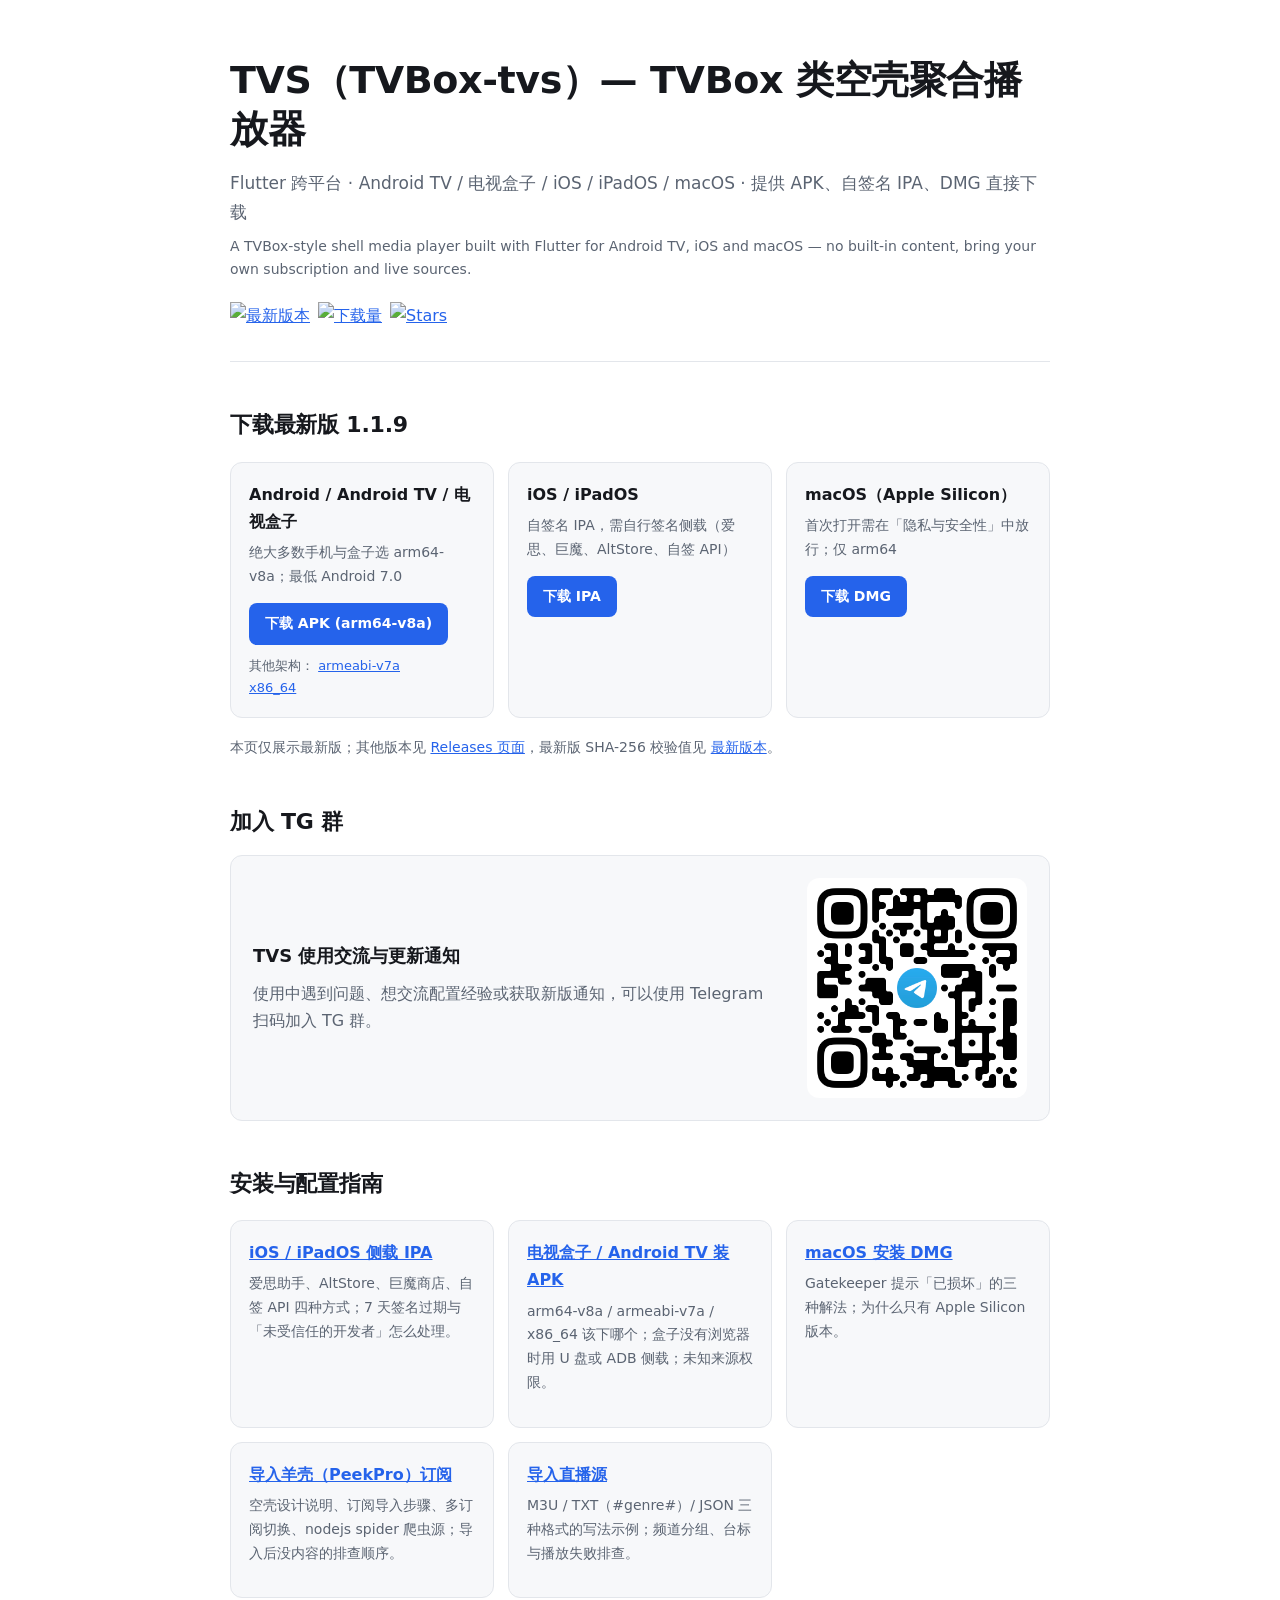
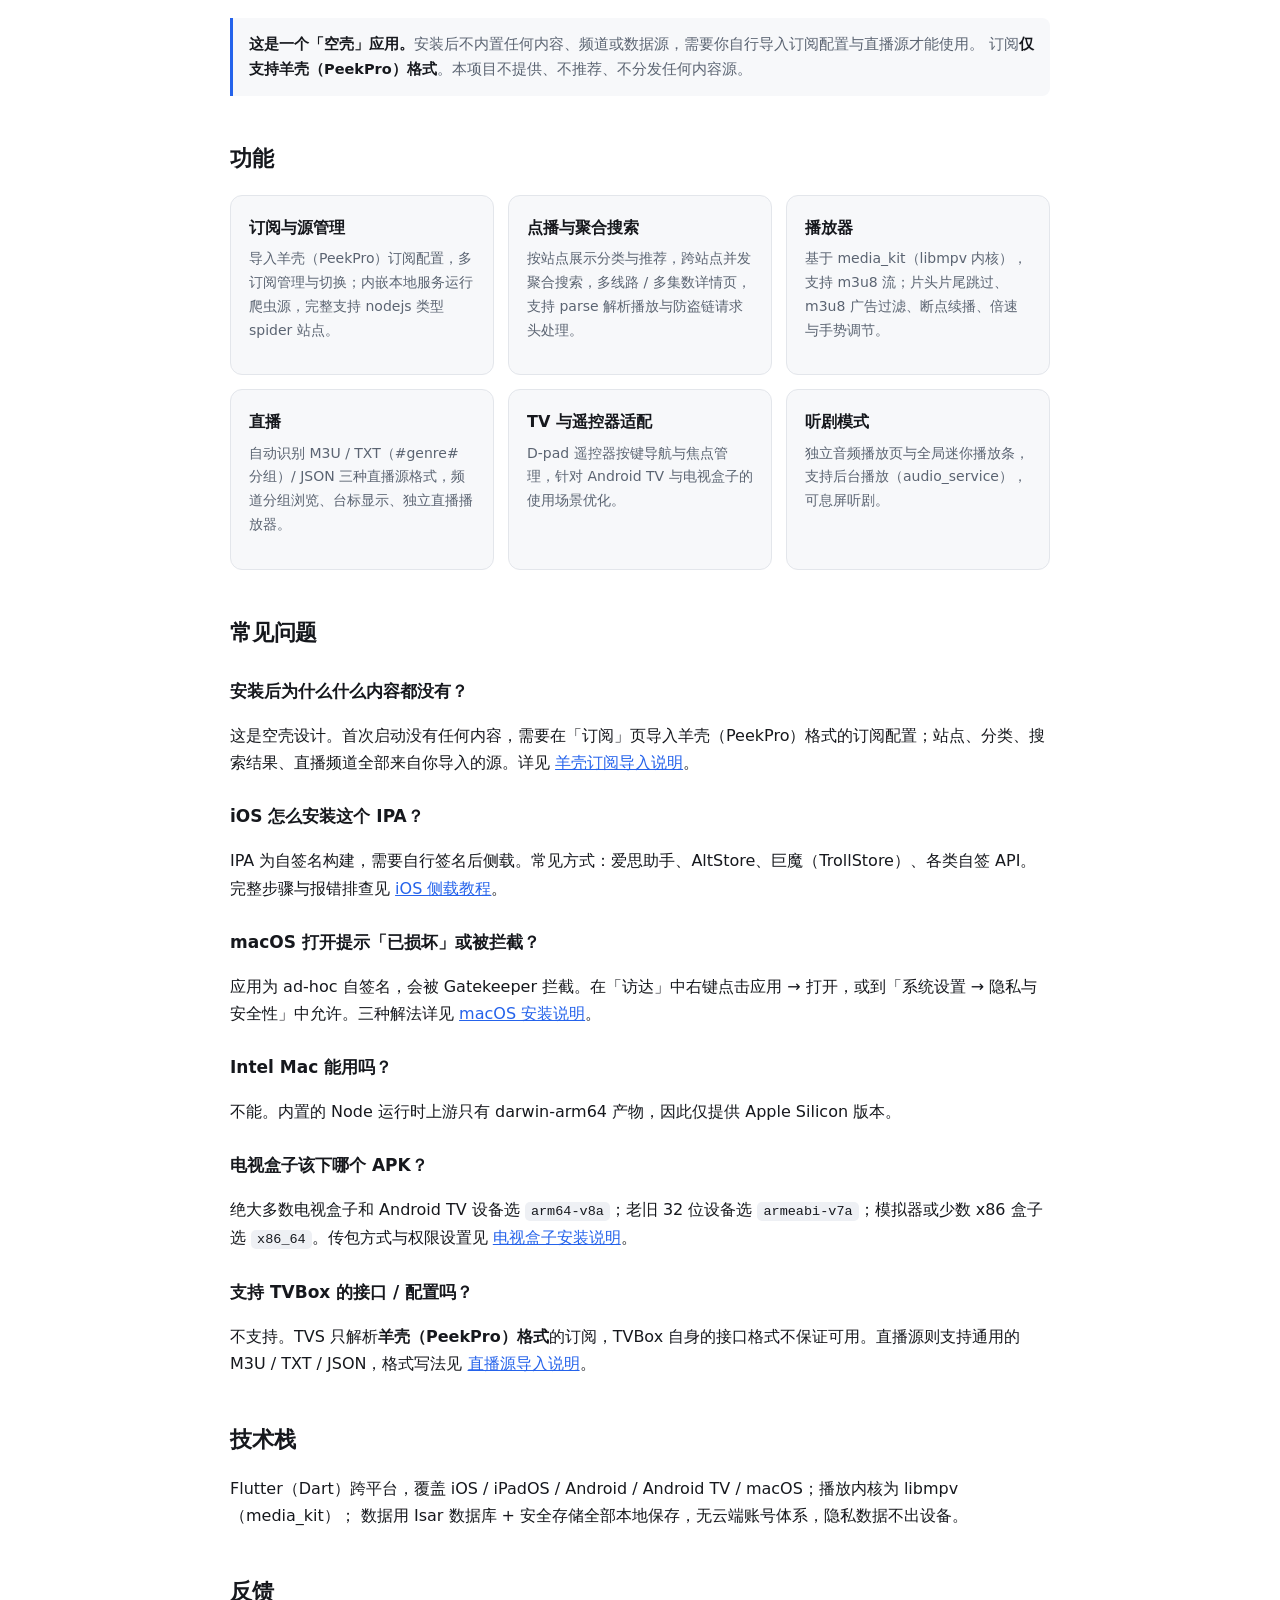
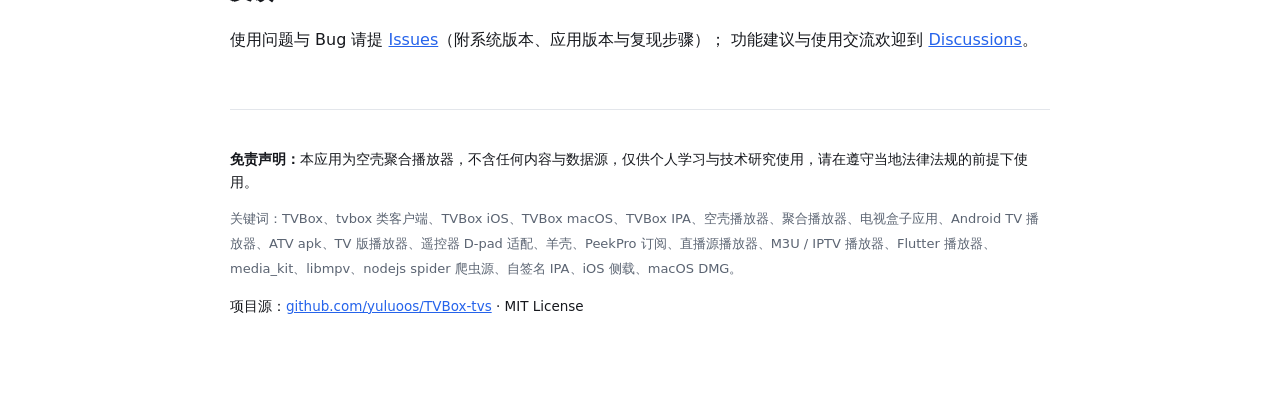
==== docs/index.html @ e5e1fa64 "Release tvs 1.1.9" ====
<!DOCTYPE html>
<html lang="zh-CN">
<head>
<meta charset="utf-8">
<meta name="viewport" content="width=device-width, initial-scale=1">
<title>TVBox 类空壳聚合播放器 TVS（TVBox-tvs）｜Android TV 电视盒子 / iOS IPA / macOS 下载</title>
<meta name="description" content="TVS 是基于 Flutter 的 TVBox 类空壳聚合播放器，支持 Android TV、电视盒子、iOS / iPadOS 与 macOS。提供 APK / 自签名 IPA / DMG 直接下载，支持羊壳（PeekPro）订阅与 M3U / TXT / JSON 直播源，遥控器 D-pad 适配。应用不内置任何内容源。">
<meta name="keywords" content="TVBox-tvs,TVS 播放器,TVBox,TVBox iOS,TVBox macOS,TVBox IPA,空壳播放器,聚合播放器,Android TV 播放器,电视盒子,羊壳,PeekPro,IPTV 播放器,M3U,Flutter 播放器">
<link rel="canonical" href="https://yuluoos.github.io/TVBox-tvs/">
<meta property="og:type" content="website">
<meta property="og:title" content="TVS（TVBox-tvs）— TVBox 类空壳聚合播放器（Android TV / iOS / macOS）">
<meta property="og:description" content="Flutter 跨平台 TVBox 类空壳聚合播放器，提供 APK / IPA / DMG 下载，支持羊壳（PeekPro）订阅与 M3U 直播源。">
<meta property="og:url" content="https://yuluoos.github.io/TVBox-tvs/">
<meta name="twitter:card" content="summary">
<link rel="stylesheet" href="style.css">
</head>
<body>
<div class="wrap">

<header>
  <h1>TVS（TVBox-tvs）— TVBox 类空壳聚合播放器</h1>
  <p class="sub">Flutter 跨平台 · Android TV / 电视盒子 / iOS / iPadOS / macOS · 提供 APK、自签名 IPA、DMG 直接下载</p>
  <p class="en">A TVBox-style shell media player built with Flutter for Android TV, iOS and macOS — no built-in content, bring your own subscription and live sources.</p>
  <div class="badges">
    <a href="https://github.com/yuluoos/TVBox-tvs/releases/latest"><img src="https://img.shields.io/github/v/release/yuluoos/TVBox-tvs?label=release&color=blue" alt="最新版本"></a>
    <a href="https://github.com/yuluoos/TVBox-tvs/releases"><img src="https://img.shields.io/github/downloads/yuluoos/TVBox-tvs/total?label=downloads&color=success" alt="下载量"></a>
    <a href="https://github.com/yuluoos/TVBox-tvs"><img src="https://img.shields.io/github/stars/yuluoos/TVBox-tvs?style=flat&color=yellow" alt="Stars"></a>
  </div>
</header>

<!-- BEGIN:downloads -->
<h2 id="download">下载最新版 1.1.9</h2>
<div class="grid">
  <div class="card">
    <h3>Android / Android TV / 电视盒子</h3>
    <p>绝大多数手机与盒子选 arm64-v8a；最低 Android 7.0</p>
    <a class="btn" href="https://github.com/yuluoos/TVBox-tvs/releases/download/v1.1.9/tvs-1.1.9-arm64-v8a.apk">下载 APK (arm64-v8a)</a>
    <div class="alts">
      其他架构：
      <a href="https://github.com/yuluoos/TVBox-tvs/releases/download/v1.1.9/tvs-1.1.9-armeabi-v7a.apk">armeabi-v7a</a> <a href="https://github.com/yuluoos/TVBox-tvs/releases/download/v1.1.9/tvs-1.1.9-x86_64.apk">x86_64</a>
    </div>
  </div>
  <div class="card">
    <h3>iOS / iPadOS</h3>
    <p>自签名 IPA，需自行签名侧载（爱思、巨魔、AltStore、自签 API）</p>
    <a class="btn" href="https://github.com/yuluoos/TVBox-tvs/releases/download/v1.1.9/tvs-selfsign-1.1.9.ipa">下载 IPA</a>
  </div>
  <div class="card">
    <h3>macOS（Apple Silicon）</h3>
    <p>首次打开需在「隐私与安全性」中放行；仅 arm64</p>
    <a class="btn" href="https://github.com/yuluoos/TVBox-tvs/releases/download/v1.1.9/tvs-1.1.9.dmg">下载 DMG</a>
  </div>
</div>
<p style="font-size:14px;color:var(--muted)">本页仅展示最新版；其他版本见
  <a href="https://github.com/yuluoos/TVBox-tvs/releases">Releases 页面</a>，最新版 SHA-256 校验值见
  <a href="https://github.com/yuluoos/TVBox-tvs#最新版本">最新版本</a>。</p>
<!-- END:downloads -->

<section id="tg-group">
  <h2>加入 TG 群</h2>
  <div class="tg-panel">
    <div class="tg-copy">
      <h3>TVS 使用交流与更新通知</h3>
      <p>使用中遇到问题、想交流配置经验或获取新版通知，可以使用 Telegram 扫码加入 TG 群。</p>
    </div>
    <img class="tg-qr" src="assets/tg-group-qr.jpeg" alt="TVS TG 群二维码" width="768" height="768">
  </div>
</section>

<h2 id="guides">安装与配置指南</h2>
<div class="grid">
  <div class="card">
    <h3><a href="ios-ipa.html">iOS / iPadOS 侧载 IPA</a></h3>
    <p>爱思助手、AltStore、巨魔商店、自签 API 四种方式；7 天签名过期与「未受信任的开发者」怎么处理。</p>
  </div>
  <div class="card">
    <h3><a href="android-tv.html">电视盒子 / Android TV 装 APK</a></h3>
    <p>arm64-v8a / armeabi-v7a / x86_64 该下哪个；盒子没有浏览器时用 U 盘或 ADB 侧载；未知来源权限。</p>
  </div>
  <div class="card">
    <h3><a href="macos.html">macOS 安装 DMG</a></h3>
    <p>Gatekeeper 提示「已损坏」的三种解法；为什么只有 Apple Silicon 版本。</p>
  </div>
  <div class="card">
    <h3><a href="peekpili.html">导入羊壳（PeekPro）订阅</a></h3>
    <p>空壳设计说明、订阅导入步骤、多订阅切换、nodejs spider 爬虫源；导入后没内容的排查顺序。</p>
  </div>
  <div class="card">
    <h3><a href="live.html">导入直播源</a></h3>
    <p>M3U / TXT（#genre#）/ JSON 三种格式的写法示例；频道分组、台标与播放失败排查。</p>
  </div>
</div>

<div class="note">
  <strong>这是一个「空壳」应用。</strong>安装后不内置任何内容、频道或数据源，需要你自行导入订阅配置与直播源才能使用。
  订阅<strong>仅支持羊壳（PeekPro）格式</strong>。本项目不提供、不推荐、不分发任何内容源。
</div>

<h2>功能</h2>
<div class="grid">
  <div class="card">
    <h3>订阅与源管理</h3>
    <p>导入羊壳（PeekPro）订阅配置，多订阅管理与切换；内嵌本地服务运行爬虫源，完整支持 nodejs 类型 spider 站点。</p>
  </div>
  <div class="card">
    <h3>点播与聚合搜索</h3>
    <p>按站点展示分类与推荐，跨站点并发聚合搜索，多线路 / 多集数详情页，支持 parse 解析播放与防盗链请求头处理。</p>
  </div>
  <div class="card">
    <h3>播放器</h3>
    <p>基于 media_kit（libmpv 内核），支持 m3u8 流；片头片尾跳过、m3u8 广告过滤、断点续播、倍速与手势调节。</p>
  </div>
  <div class="card">
    <h3>直播</h3>
    <p>自动识别 M3U / TXT（#genre# 分组）/ JSON 三种直播源格式，频道分组浏览、台标显示、独立直播播放器。</p>
  </div>
  <div class="card">
    <h3>TV 与遥控器适配</h3>
    <p>D-pad 遥控器按键导航与焦点管理，针对 Android TV 与电视盒子的使用场景优化。</p>
  </div>
  <div class="card">
    <h3>听剧模式</h3>
    <p>独立音频播放页与全局迷你播放条，支持后台播放（audio_service），可息屏听剧。</p>
  </div>
</div>

<h2>常见问题</h2>
<h3>安装后为什么什么内容都没有？</h3>
<p>这是空壳设计。首次启动没有任何内容，需要在「订阅」页导入羊壳（PeekPro）格式的订阅配置；站点、分类、搜索结果、直播频道全部来自你导入的源。详见 <a href="peekpili.html">羊壳订阅导入说明</a>。</p>
<h3>iOS 怎么安装这个 IPA？</h3>
<p>IPA 为自签名构建，需要自行签名后侧载。常见方式：爱思助手、AltStore、巨魔（TrollStore）、各类自签 API。完整步骤与报错排查见 <a href="ios-ipa.html">iOS 侧载教程</a>。</p>
<h3>macOS 打开提示「已损坏」或被拦截？</h3>
<p>应用为 ad-hoc 自签名，会被 Gatekeeper 拦截。在「访达」中右键点击应用 → 打开，或到「系统设置 → 隐私与安全性」中允许。三种解法详见 <a href="macos.html">macOS 安装说明</a>。</p>
<h3>Intel Mac 能用吗？</h3>
<p>不能。内置的 Node 运行时上游只有 darwin-arm64 产物，因此仅提供 Apple Silicon 版本。</p>
<h3>电视盒子该下哪个 APK？</h3>
<p>绝大多数电视盒子和 Android TV 设备选 <code>arm64-v8a</code>；老旧 32 位设备选 <code>armeabi-v7a</code>；模拟器或少数 x86 盒子选 <code>x86_64</code>。传包方式与权限设置见 <a href="android-tv.html">电视盒子安装说明</a>。</p>
<h3>支持 TVBox 的接口 / 配置吗？</h3>
<p>不支持。TVS 只解析<strong>羊壳（PeekPro）格式</strong>的订阅，TVBox 自身的接口格式不保证可用。直播源则支持通用的 M3U / TXT / JSON，格式写法见 <a href="live.html">直播源导入说明</a>。</p>

<h2>技术栈</h2>
<p>Flutter（Dart）跨平台，覆盖 iOS / iPadOS / Android / Android TV / macOS；播放内核为 libmpv（media_kit）；
  数据用 Isar 数据库 + 安全存储全部本地保存，无云端账号体系，隐私数据不出设备。</p>

<h2>反馈</h2>
<p>使用问题与 Bug 请提 <a href="https://github.com/yuluoos/TVBox-tvs/issues">Issues</a>（附系统版本、应用版本与复现步骤）；
  功能建议与使用交流欢迎到 <a href="https://github.com/yuluoos/TVBox-tvs/discussions">Discussions</a>。</p>

<footer>
  <p><strong>免责声明：</strong>本应用为空壳聚合播放器，不含任何内容与数据源，仅供个人学习与技术研究使用，请在遵守当地法律法规的前提下使用。</p>
  <p class="kw">关键词：TVBox、tvbox 类客户端、TVBox iOS、TVBox macOS、TVBox IPA、空壳播放器、聚合播放器、电视盒子应用、Android TV 播放器、ATV apk、TV 版播放器、遥控器 D-pad 适配、羊壳、PeekPro 订阅、直播源播放器、M3U / IPTV 播放器、Flutter 播放器、media_kit、libmpv、nodejs spider 爬虫源、自签名 IPA、iOS 侧载、macOS DMG。</p>
  <p>项目源：<a href="https://github.com/yuluoos/TVBox-tvs">github.com/yuluoos/TVBox-tvs</a> · MIT License</p>
</footer>

</div>

<script type="application/ld+json">
{
  "@context": "https://schema.org",
  "@type": "SoftwareApplication",
  "name": "TVS",
  "alternateName": ["TVBox-tvs", "TVS 播放器", "TVBox 类空壳聚合播放器"],
  "applicationCategory": "MultimediaApplication",
  "operatingSystem": "Android, Android TV, iOS, iPadOS, macOS",
  "offers": {"@type": "Offer", "price": "0", "priceCurrency": "CNY"},
  "url": "https://yuluoos.github.io/TVBox-tvs/",
  "downloadUrl": "https://github.com/yuluoos/TVBox-tvs/releases/latest",
  "license": "https://opensource.org/licenses/MIT",
  "description": "基于 Flutter 的 TVBox 类空壳聚合播放器，支持 Android TV、电视盒子、iOS / iPadOS 与 macOS，提供 APK / 自签名 IPA / DMG 下载，支持羊壳（PeekPro）订阅与 M3U / TXT / JSON 直播源。应用不内置任何内容源。"
}
</script>
<script type="application/ld+json">
{
  "@context": "https://schema.org",
  "@type": "FAQPage",
  "mainEntity": [
    {"@type":"Question","name":"安装后为什么什么内容都没有？","acceptedAnswer":{"@type":"Answer","text":"这是空壳设计。首次启动没有任何内容，需要在「订阅」页导入羊壳（PeekPro）格式的订阅配置；站点、分类、搜索结果、直播频道全部来自你导入的源。"}},
    {"@type":"Question","name":"iOS 怎么安装这个 IPA？","acceptedAnswer":{"@type":"Answer","text":"IPA 为自签名构建，需要自行签名后侧载。常见方式：爱思助手、AltStore、巨魔（TrollStore）、各类自签 API。"}},
    {"@type":"Question","name":"macOS 打开提示已损坏或被拦截？","acceptedAnswer":{"@type":"Answer","text":"应用为 ad-hoc 自签名，会被 Gatekeeper 拦截。在访达中右键点击应用 → 打开，或到系统设置 → 隐私与安全性中允许。"}},
    {"@type":"Question","name":"电视盒子该下哪个 APK？","acceptedAnswer":{"@type":"Answer","text":"绝大多数电视盒子和 Android TV 设备选 arm64-v8a；老旧 32 位设备选 armeabi-v7a；模拟器或少数 x86 盒子选 x86_64。"}},
    {"@type":"Question","name":"支持 TVBox 的接口配置吗？","acceptedAnswer":{"@type":"Answer","text":"不支持。TVS 只解析羊壳（PeekPro）格式的订阅，TVBox 自身的接口格式不保证可用。直播源则支持通用的 M3U / TXT / JSON。"}}
  ]
}
</script>
</body>
</html>
---- docs/style.css ----
:root{
  --bg:#ffffff; --fg:#16181d; --muted:#5b6472; --line:#e3e6eb;
  --card:#f7f8fa; --accent:#2563eb; --accent-fg:#ffffff; --code:#eef0f4;
}
@media (prefers-color-scheme:dark){:root:not([data-theme="light"]){
  --bg:#0f1115; --fg:#e8eaed; --muted:#9aa3b2; --line:#262a33;
  --card:#171a21; --accent:#5b8cff; --accent-fg:#0f1115; --code:#1c2029;
}}
*{box-sizing:border-box}
body{margin:0;background:var(--bg);color:var(--fg);
  font:16px/1.7 -apple-system,BlinkMacSystemFont,"PingFang SC","Hiragino Sans GB","Microsoft YaHei",system-ui,sans-serif;
  -webkit-text-size-adjust:100%}
.wrap{max-width:860px;margin:0 auto;padding:0 20px 72px}
header{padding:56px 0 32px;border-bottom:1px solid var(--line)}
h1{font-size:clamp(26px,5vw,38px);line-height:1.3;margin:0 0 14px;letter-spacing:-.01em}
.sub{color:var(--muted);font-size:17px;margin:0 0 8px}
.en{color:var(--muted);font-size:14px;margin:0}
h2{font-size:22px;margin:44px 0 14px;letter-spacing:-.01em}
h3{font-size:17px;margin:26px 0 8px}
p,li{color:var(--fg)}
a{color:var(--accent)}
.badges{margin:20px 0 0;display:flex;gap:8px;flex-wrap:wrap}
.badges img{height:20px}
.grid{display:grid;gap:14px;grid-template-columns:repeat(auto-fit,minmax(240px,1fr));margin:18px 0}
.card{background:var(--card);border:1px solid var(--line);border-radius:12px;padding:18px}
.card h3{margin:0 0 6px;font-size:16px}
.card p{margin:0 0 14px;color:var(--muted);font-size:14px}
.btn{display:inline-block;background:var(--accent);color:var(--accent-fg);text-decoration:none;
  padding:9px 16px;border-radius:8px;font-size:14px;font-weight:600}
.btn.alt{background:transparent;color:var(--accent);border:1px solid var(--accent);margin-left:8px}
.alts{margin-top:10px;font-size:13px;color:var(--muted)}
.alts a{margin-right:12px}
.tg-panel{display:flex;align-items:center;justify-content:space-between;gap:28px;
  background:var(--card);border:1px solid var(--line);border-radius:12px;padding:22px}
.tg-copy{flex:1;min-width:0}
.tg-copy h3{margin:0 0 8px;font-size:18px}
.tg-copy p{margin:0;color:var(--muted)}
.tg-qr{display:block;width:220px;height:220px;max-width:100%;border-radius:12px;background:#fff}
.note{background:var(--card);border-left:3px solid var(--accent);border-radius:0 8px 8px 0;
  padding:14px 16px;margin:20px 0;font-size:14.5px;color:var(--muted)}
.note strong{color:var(--fg)}
ul{padding-left:22px}
code{background:var(--code);padding:2px 6px;border-radius:5px;font-size:13.5px;
  font-family:ui-monospace,SFMono-Regular,Menlo,monospace}
.tablewrap{overflow-x:auto;margin:16px 0}
table{border-collapse:collapse;width:100%;font-size:14.5px;min-width:520px}
th,td{text-align:left;padding:10px 12px;border-bottom:1px solid var(--line)}
th{color:var(--muted);font-weight:600;font-size:13px}
footer{margin-top:56px;padding-top:24px;border-top:1px solid var(--line);
  color:var(--muted);font-size:13.5px}
.kw{color:var(--muted);font-size:13px;line-height:1.9}
.crumb{font-size:13.5px;color:var(--muted);padding:22px 0 0}
.crumb a{color:var(--muted);text-decoration:none}
.crumb a:hover{color:var(--accent);text-decoration:underline}
.lead{font-size:17px;color:var(--muted);margin:0 0 8px}
.related{background:var(--card);border:1px solid var(--line);border-radius:12px;padding:18px 20px;margin:36px 0 0}
.related h2{margin:0 0 10px;font-size:16px}
.related ul{margin:0;padding-left:20px}
.related li{font-size:14.5px;margin:4px 0}
.steps{padding-left:22px}
.steps li{margin:8px 0}
@media (max-width:640px){
  .tg-panel{flex-direction:column;align-items:stretch;gap:18px}
  .tg-qr{align-self:center;width:min(260px,100%);height:auto}
}
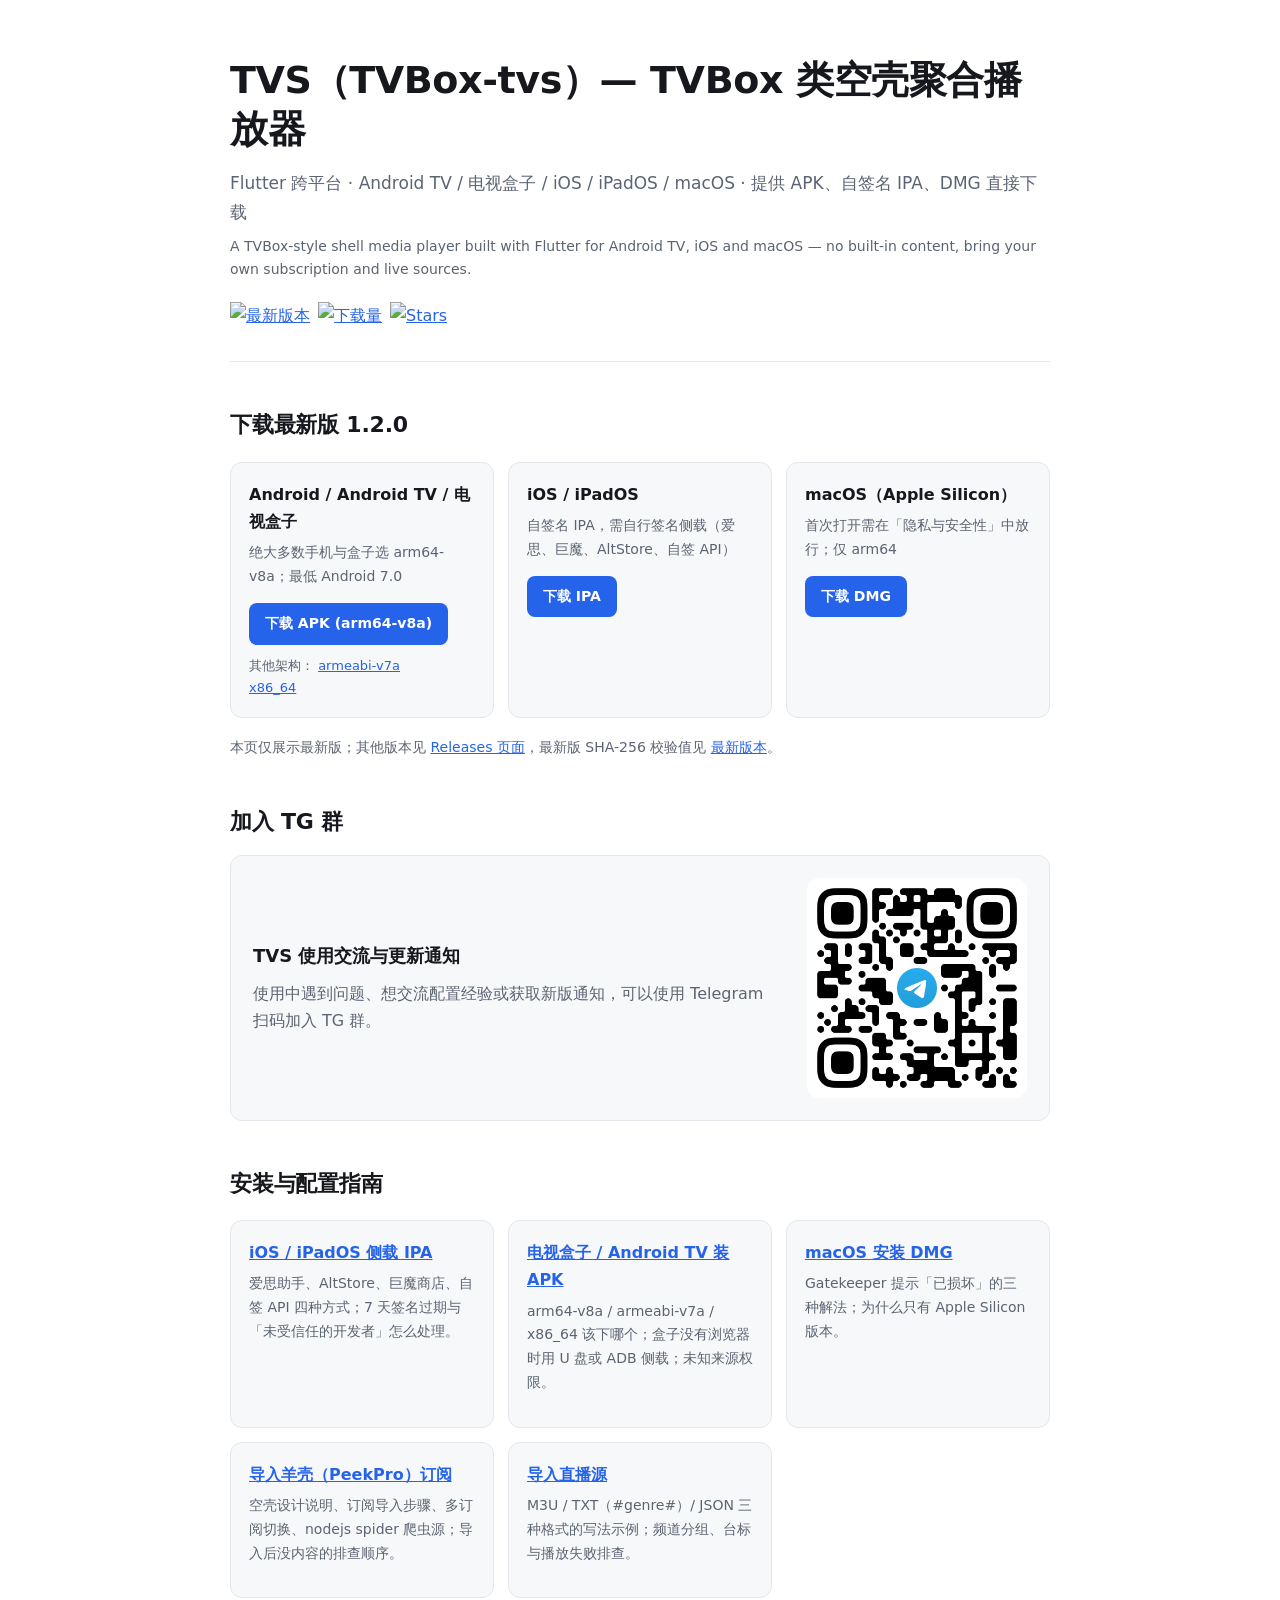
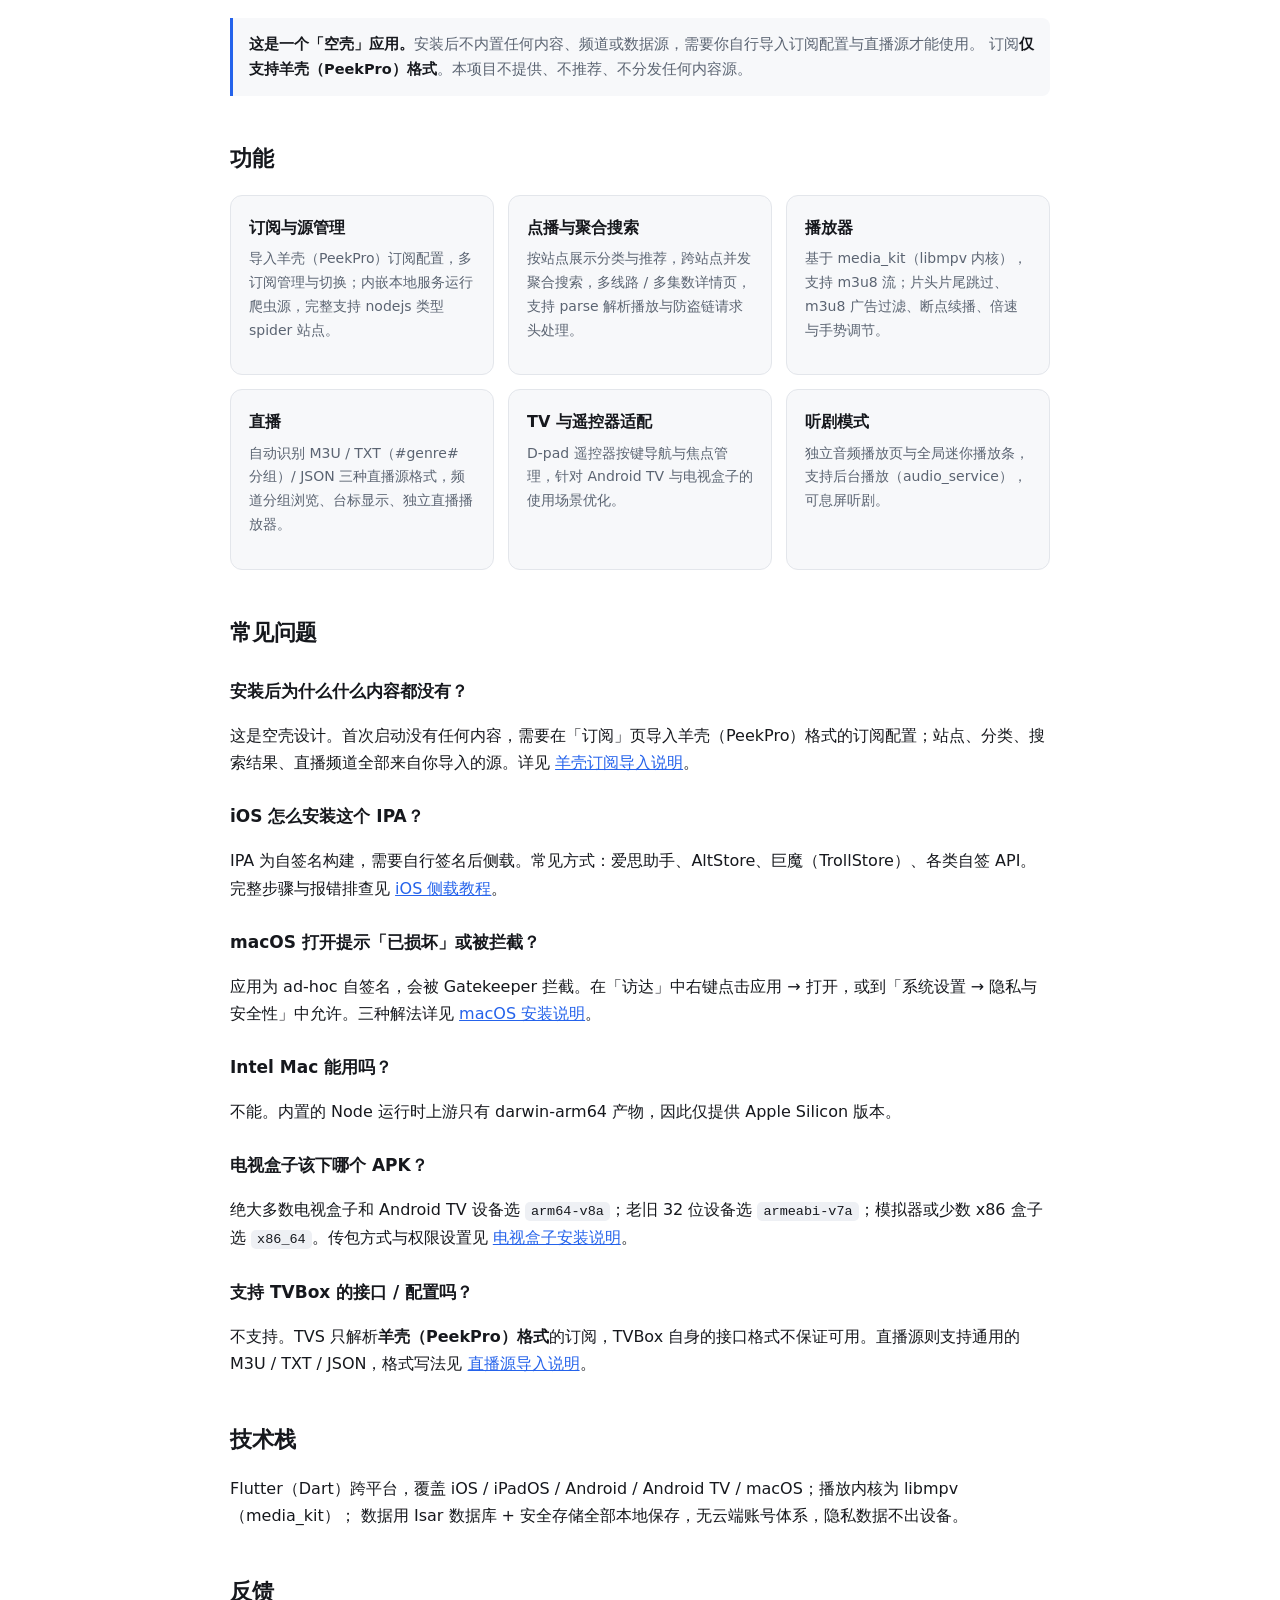
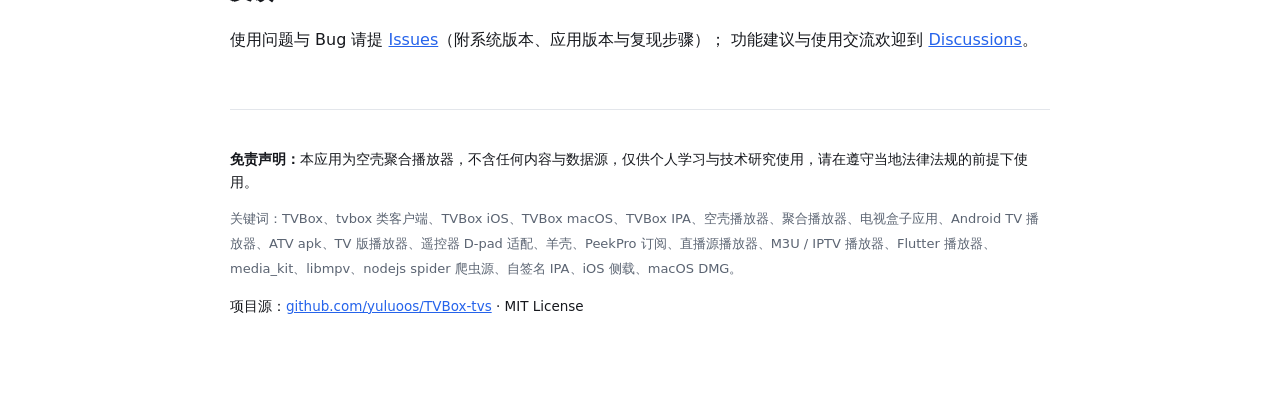
==== commit 74cfbc00: "Release tvs 1.2.0" ====
--- a/docs/index.html
+++ b/docs/index.html
@@ -29,26 +29,26 @@
 </header>
 
 <!-- BEGIN:downloads -->
-<h2 id="download">下载最新版 1.1.9</h2>
+<h2 id="download">下载最新版 1.2.0</h2>
 <div class="grid">
   <div class="card">
     <h3>Android / Android TV / 电视盒子</h3>
     <p>绝大多数手机与盒子选 arm64-v8a；最低 Android 7.0</p>
-    <a class="btn" href="https://github.com/yuluoos/TVBox-tvs/releases/download/v1.1.9/tvs-1.1.9-arm64-v8a.apk">下载 APK (arm64-v8a)</a>
+    <a class="btn" href="https://github.com/yuluoos/TVBox-tvs/releases/download/v1.2.0/tvs-1.2.0-arm64-v8a.apk">下载 APK (arm64-v8a)</a>
     <div class="alts">
       其他架构：
-      <a href="https://github.com/yuluoos/TVBox-tvs/releases/download/v1.1.9/tvs-1.1.9-armeabi-v7a.apk">armeabi-v7a</a> <a href="https://github.com/yuluoos/TVBox-tvs/releases/download/v1.1.9/tvs-1.1.9-x86_64.apk">x86_64</a>
+      <a href="https://github.com/yuluoos/TVBox-tvs/releases/download/v1.2.0/tvs-1.2.0-armeabi-v7a.apk">armeabi-v7a</a> <a href="https://github.com/yuluoos/TVBox-tvs/releases/download/v1.2.0/tvs-1.2.0-x86_64.apk">x86_64</a>
     </div>
   </div>
   <div class="card">
     <h3>iOS / iPadOS</h3>
     <p>自签名 IPA，需自行签名侧载（爱思、巨魔、AltStore、自签 API）</p>
-    <a class="btn" href="https://github.com/yuluoos/TVBox-tvs/releases/download/v1.1.9/tvs-selfsign-1.1.9.ipa">下载 IPA</a>
+    <a class="btn" href="https://github.com/yuluoos/TVBox-tvs/releases/download/v1.2.0/tvs-selfsign-1.2.0.ipa">下载 IPA</a>
   </div>
   <div class="card">
     <h3>macOS（Apple Silicon）</h3>
     <p>首次打开需在「隐私与安全性」中放行；仅 arm64</p>
-    <a class="btn" href="https://github.com/yuluoos/TVBox-tvs/releases/download/v1.1.9/tvs-1.1.9.dmg">下载 DMG</a>
+    <a class="btn" href="https://github.com/yuluoos/TVBox-tvs/releases/download/v1.2.0/tvs-1.2.0.dmg">下载 DMG</a>
   </div>
 </div>
 <p style="font-size:14px;color:var(--muted)">本页仅展示最新版；其他版本见
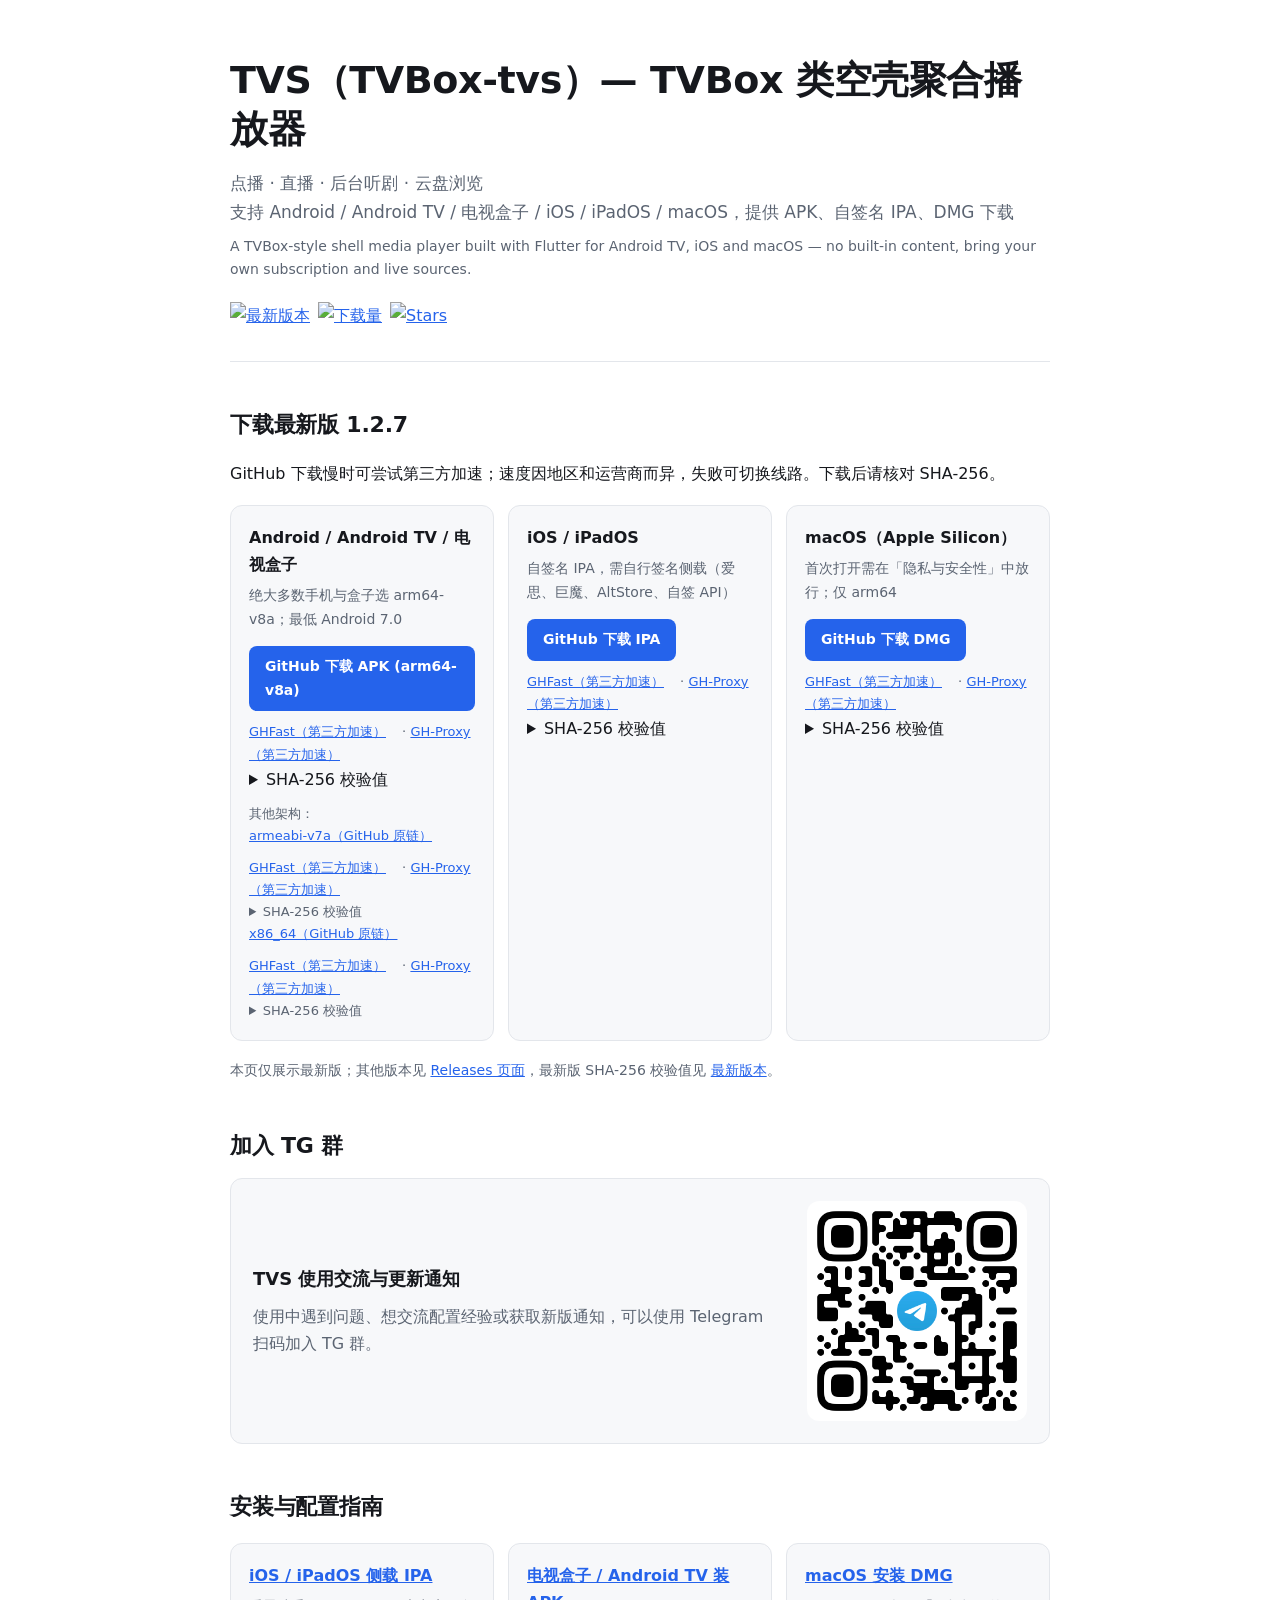
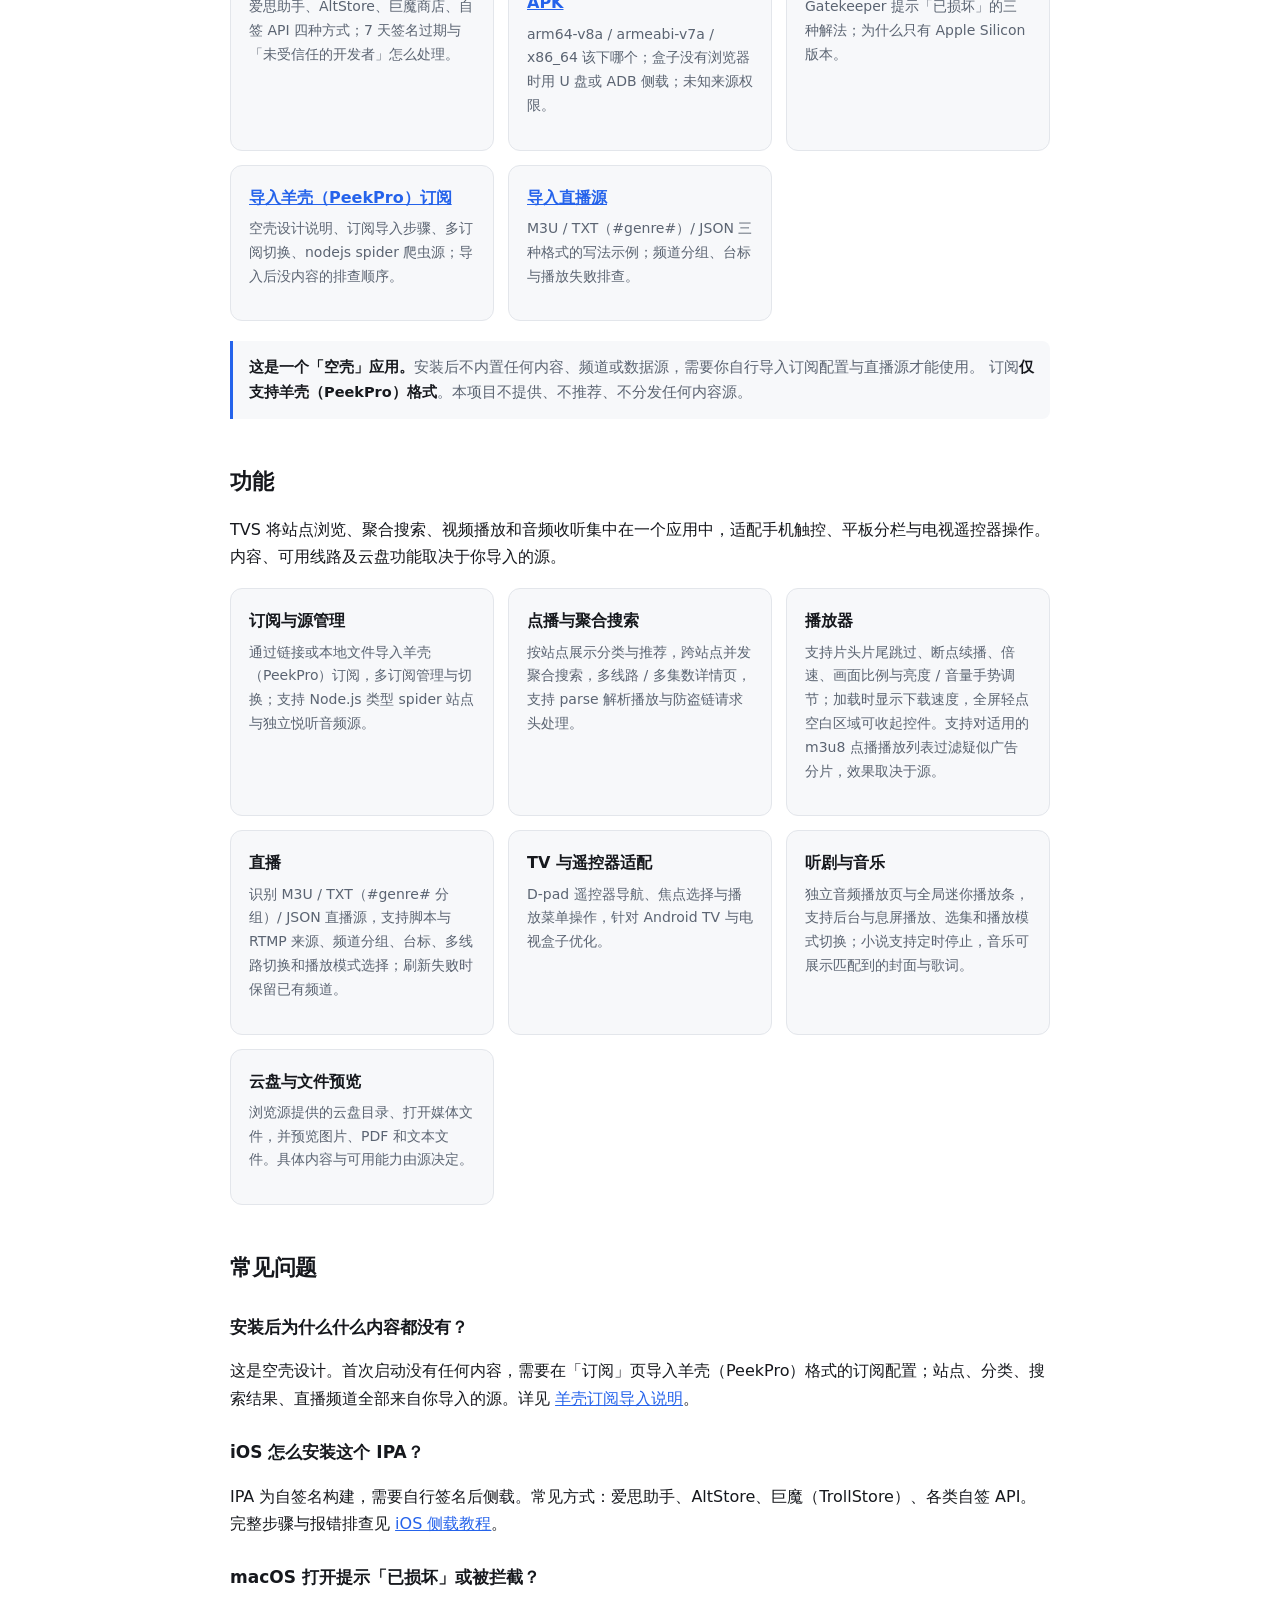
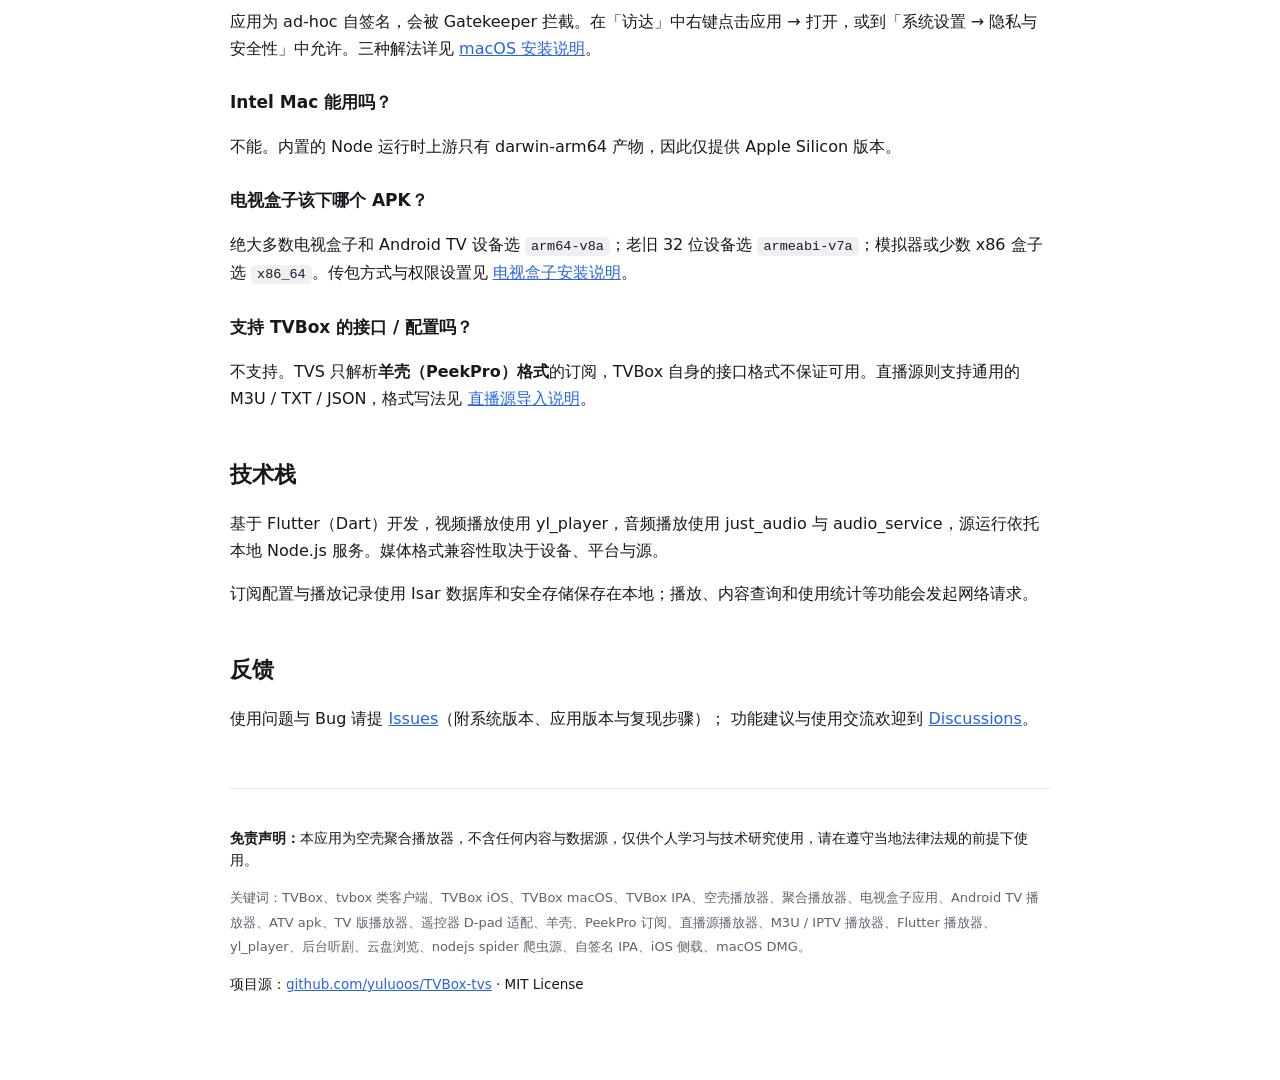
==== commit 23b87a40: "Release TVS 1.2.7" ====
--- a/docs/index.html
+++ b/docs/index.html
@@ -19,7 +19,7 @@
 
 <header>
   <h1>TVS（TVBox-tvs）— TVBox 类空壳聚合播放器</h1>
-  <p class="sub">Flutter 跨平台 · Android TV / 电视盒子 / iOS / iPadOS / macOS · 提供 APK、自签名 IPA、DMG 直接下载</p>
+  <p class="sub">点播 · 直播 · 后台听剧 · 云盘浏览<br>支持 Android / Android TV / 电视盒子 / iOS / iPadOS / macOS，提供 APK、自签名 IPA、DMG 下载</p>
   <p class="en">A TVBox-style shell media player built with Flutter for Android TV, iOS and macOS — no built-in content, bring your own subscription and live sources.</p>
   <div class="badges">
     <a href="https://github.com/yuluoos/TVBox-tvs/releases/latest"><img src="https://img.shields.io/github/v/release/yuluoos/TVBox-tvs?label=release&color=blue" alt="最新版本"></a>
@@ -29,26 +29,29 @@
 </header>
 
 <!-- BEGIN:downloads -->
-<h2 id="download">下载最新版 1.2.0</h2>
+<h2 id="download">下载最新版 1.2.7</h2>
+<p>GitHub 下载慢时可尝试第三方加速；速度因地区和运营商而异，失败可切换线路。下载后请核对 SHA-256。</p>
 <div class="grid">
   <div class="card">
     <h3>Android / Android TV / 电视盒子</h3>
     <p>绝大多数手机与盒子选 arm64-v8a；最低 Android 7.0</p>
-    <a class="btn" href="https://github.com/yuluoos/TVBox-tvs/releases/download/v1.2.0/tvs-1.2.0-arm64-v8a.apk">下载 APK (arm64-v8a)</a>
+    <a class="btn" href="https://github.com/yuluoos/TVBox-tvs/releases/download/v1.2.7/tvs-1.2.7-arm64-v8a.apk">GitHub 下载 APK (arm64-v8a)</a><div class="alts"><a href="https://ghfast.top/https://github.com/yuluoos/TVBox-tvs/releases/download/v1.2.7/tvs-1.2.7-arm64-v8a.apk">GHFast（第三方加速）</a> · <a href="https://gh-proxy.org/https://github.com/yuluoos/TVBox-tvs/releases/download/v1.2.7/tvs-1.2.7-arm64-v8a.apk">GH-Proxy（第三方加速）</a></div><details><summary>SHA-256 校验值</summary><code style="overflow-wrap:anywhere">0db0ee31affae0fc9190756cc948a89c7512dd00670b755f7876b8f2fba4f0bd</code></details>
     <div class="alts">
       其他架构：
-      <a href="https://github.com/yuluoos/TVBox-tvs/releases/download/v1.2.0/tvs-1.2.0-armeabi-v7a.apk">armeabi-v7a</a> <a href="https://github.com/yuluoos/TVBox-tvs/releases/download/v1.2.0/tvs-1.2.0-x86_64.apk">x86_64</a>
+      <div><a href="https://github.com/yuluoos/TVBox-tvs/releases/download/v1.2.7/tvs-1.2.7-armeabi-v7a.apk">armeabi-v7a（GitHub 原链）</a><div class="alts"><a href="https://ghfast.top/https://github.com/yuluoos/TVBox-tvs/releases/download/v1.2.7/tvs-1.2.7-armeabi-v7a.apk">GHFast（第三方加速）</a> · <a href="https://gh-proxy.org/https://github.com/yuluoos/TVBox-tvs/releases/download/v1.2.7/tvs-1.2.7-armeabi-v7a.apk">GH-Proxy（第三方加速）</a></div><details><summary>SHA-256 校验值</summary><code style="overflow-wrap:anywhere">3149ec021fcc29ac63240514eb45e6f59a69662c78c5e493900659773241687b</code></details></div> <div><a href="https://github.com/yuluoos/TVBox-tvs/releases/download/v1.2.7/tvs-1.2.7-x86_64.apk">x86_64（GitHub 原链）</a><div class="alts"><a href="https://ghfast.top/https://github.com/yuluoos/TVBox-tvs/releases/download/v1.2.7/tvs-1.2.7-x86_64.apk">GHFast（第三方加速）</a> · <a href="https://gh-proxy.org/https://github.com/yuluoos/TVBox-tvs/releases/download/v1.2.7/tvs-1.2.7-x86_64.apk">GH-Proxy（第三方加速）</a></div><details><summary>SHA-256 校验值</summary><code style="overflow-wrap:anywhere">8a4d4aea426e1f88513fd46b06005f5396758f3381d45fa2d5aff3dfaf7df400</code></details></div>
     </div>
   </div>
   <div class="card">
     <h3>iOS / iPadOS</h3>
     <p>自签名 IPA，需自行签名侧载（爱思、巨魔、AltStore、自签 API）</p>
-    <a class="btn" href="https://github.com/yuluoos/TVBox-tvs/releases/download/v1.2.0/tvs-selfsign-1.2.0.ipa">下载 IPA</a>
+    <a class="btn" href="https://github.com/yuluoos/TVBox-tvs/releases/download/v1.2.7/tvs-selfsign-1.2.7.ipa">GitHub 下载 IPA</a>
+<div class="alts"><a href="https://ghfast.top/https://github.com/yuluoos/TVBox-tvs/releases/download/v1.2.7/tvs-selfsign-1.2.7.ipa">GHFast（第三方加速）</a> · <a href="https://gh-proxy.org/https://github.com/yuluoos/TVBox-tvs/releases/download/v1.2.7/tvs-selfsign-1.2.7.ipa">GH-Proxy（第三方加速）</a></div><details><summary>SHA-256 校验值</summary><code style="overflow-wrap:anywhere">8820acbe04c0f900e569eef4a9a82b3bfd43be1e0e652fc8bdb6e740411f2cf3</code></details>
   </div>
   <div class="card">
     <h3>macOS（Apple Silicon）</h3>
     <p>首次打开需在「隐私与安全性」中放行；仅 arm64</p>
-    <a class="btn" href="https://github.com/yuluoos/TVBox-tvs/releases/download/v1.2.0/tvs-1.2.0.dmg">下载 DMG</a>
+    <a class="btn" href="https://github.com/yuluoos/TVBox-tvs/releases/download/v1.2.7/tvs-1.2.7.dmg">GitHub 下载 DMG</a>
+<div class="alts"><a href="https://ghfast.top/https://github.com/yuluoos/TVBox-tvs/releases/download/v1.2.7/tvs-1.2.7.dmg">GHFast（第三方加速）</a> · <a href="https://gh-proxy.org/https://github.com/yuluoos/TVBox-tvs/releases/download/v1.2.7/tvs-1.2.7.dmg">GH-Proxy（第三方加速）</a></div><details><summary>SHA-256 校验值</summary><code style="overflow-wrap:anywhere">28652c5b16628d70c4ee1bdff5e35acafc0dd36ea15f32b6d73d97f6b039e1fe</code></details>
   </div>
 </div>
 <p style="font-size:14px;color:var(--muted)">本页仅展示最新版；其他版本见
@@ -97,10 +100,11 @@
 </div>
 
 <h2>功能</h2>
+<p>TVS 将站点浏览、聚合搜索、视频播放和音频收听集中在一个应用中，适配手机触控、平板分栏与电视遥控器操作。内容、可用线路及云盘功能取决于你导入的源。</p>
 <div class="grid">
   <div class="card">
     <h3>订阅与源管理</h3>
-    <p>导入羊壳（PeekPro）订阅配置，多订阅管理与切换；内嵌本地服务运行爬虫源，完整支持 nodejs 类型 spider 站点。</p>
+    <p>通过链接或本地文件导入羊壳（PeekPro）订阅，多订阅管理与切换；支持 Node.js 类型 spider 站点与独立悦听音频源。</p>
   </div>
   <div class="card">
     <h3>点播与聚合搜索</h3>
@@ -108,19 +112,23 @@
   </div>
   <div class="card">
     <h3>播放器</h3>
-    <p>基于 media_kit（libmpv 内核），支持 m3u8 流；片头片尾跳过、m3u8 广告过滤、断点续播、倍速与手势调节。</p>
+    <p>支持片头片尾跳过、断点续播、倍速、画面比例与亮度 / 音量手势调节；加载时显示下载速度，全屏轻点空白区域可收起控件。支持对适用的 m3u8 点播播放列表过滤疑似广告分片，效果取决于源。</p>
   </div>
   <div class="card">
     <h3>直播</h3>
-    <p>自动识别 M3U / TXT（#genre# 分组）/ JSON 三种直播源格式，频道分组浏览、台标显示、独立直播播放器。</p>
+    <p>识别 M3U / TXT（#genre# 分组）/ JSON 直播源，支持脚本与 RTMP 来源、频道分组、台标、多线路切换和播放模式选择；刷新失败时保留已有频道。</p>
   </div>
   <div class="card">
     <h3>TV 与遥控器适配</h3>
-    <p>D-pad 遥控器按键导航与焦点管理，针对 Android TV 与电视盒子的使用场景优化。</p>
+    <p>D-pad 遥控器导航、焦点选择与播放菜单操作，针对 Android TV 与电视盒子优化。</p>
   </div>
   <div class="card">
-    <h3>听剧模式</h3>
-    <p>独立音频播放页与全局迷你播放条，支持后台播放（audio_service），可息屏听剧。</p>
+    <h3>听剧与音乐</h3>
+    <p>独立音频播放页与全局迷你播放条，支持后台与息屏播放、选集和播放模式切换；小说支持定时停止，音乐可展示匹配到的封面与歌词。</p>
+  </div>
+  <div class="card">
+    <h3>云盘与文件预览</h3>
+    <p>浏览源提供的云盘目录、打开媒体文件，并预览图片、PDF 和文本文件。具体内容与可用能力由源决定。</p>
   </div>
 </div>
 
@@ -139,8 +147,8 @@
 <p>不支持。TVS 只解析<strong>羊壳（PeekPro）格式</strong>的订阅，TVBox 自身的接口格式不保证可用。直播源则支持通用的 M3U / TXT / JSON，格式写法见 <a href="live.html">直播源导入说明</a>。</p>
 
 <h2>技术栈</h2>
-<p>Flutter（Dart）跨平台，覆盖 iOS / iPadOS / Android / Android TV / macOS；播放内核为 libmpv（media_kit）；
-  数据用 Isar 数据库 + 安全存储全部本地保存，无云端账号体系，隐私数据不出设备。</p>
+<p>基于 Flutter（Dart）开发，视频播放使用 yl_player，音频播放使用 just_audio 与 audio_service，源运行依托本地 Node.js 服务。媒体格式兼容性取决于设备、平台与源。</p>
+<p>订阅配置与播放记录使用 Isar 数据库和安全存储保存在本地；播放、内容查询和使用统计等功能会发起网络请求。</p>
 
 <h2>反馈</h2>
 <p>使用问题与 Bug 请提 <a href="https://github.com/yuluoos/TVBox-tvs/issues">Issues</a>（附系统版本、应用版本与复现步骤）；
@@ -148,7 +156,7 @@
 
 <footer>
   <p><strong>免责声明：</strong>本应用为空壳聚合播放器，不含任何内容与数据源，仅供个人学习与技术研究使用，请在遵守当地法律法规的前提下使用。</p>
-  <p class="kw">关键词：TVBox、tvbox 类客户端、TVBox iOS、TVBox macOS、TVBox IPA、空壳播放器、聚合播放器、电视盒子应用、Android TV 播放器、ATV apk、TV 版播放器、遥控器 D-pad 适配、羊壳、PeekPro 订阅、直播源播放器、M3U / IPTV 播放器、Flutter 播放器、media_kit、libmpv、nodejs spider 爬虫源、自签名 IPA、iOS 侧载、macOS DMG。</p>
+  <p class="kw">关键词：TVBox、tvbox 类客户端、TVBox iOS、TVBox macOS、TVBox IPA、空壳播放器、聚合播放器、电视盒子应用、Android TV 播放器、ATV apk、TV 版播放器、遥控器 D-pad 适配、羊壳、PeekPro 订阅、直播源播放器、M3U / IPTV 播放器、Flutter 播放器、yl_player、后台听剧、云盘浏览、nodejs spider 爬虫源、自签名 IPA、iOS 侧载、macOS DMG。</p>
   <p>项目源：<a href="https://github.com/yuluoos/TVBox-tvs">github.com/yuluoos/TVBox-tvs</a> · MIT License</p>
 </footer>
 
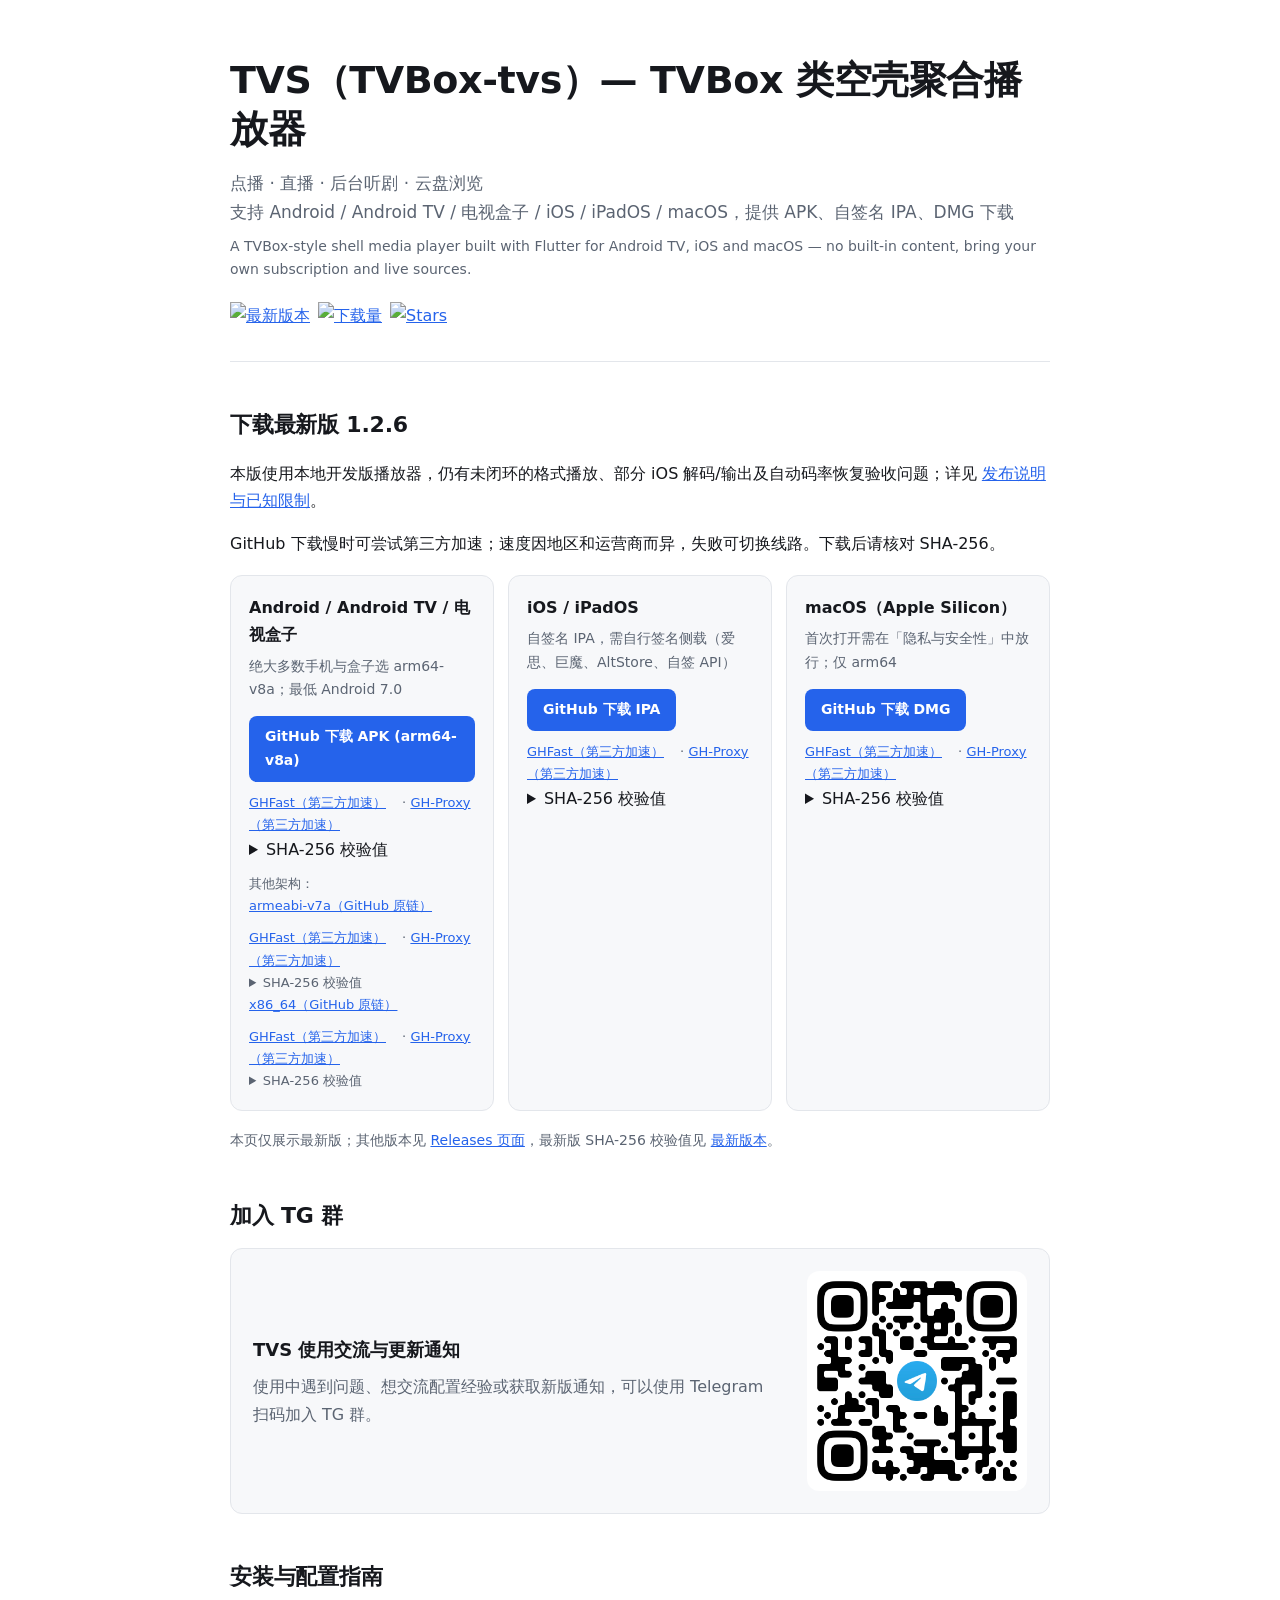
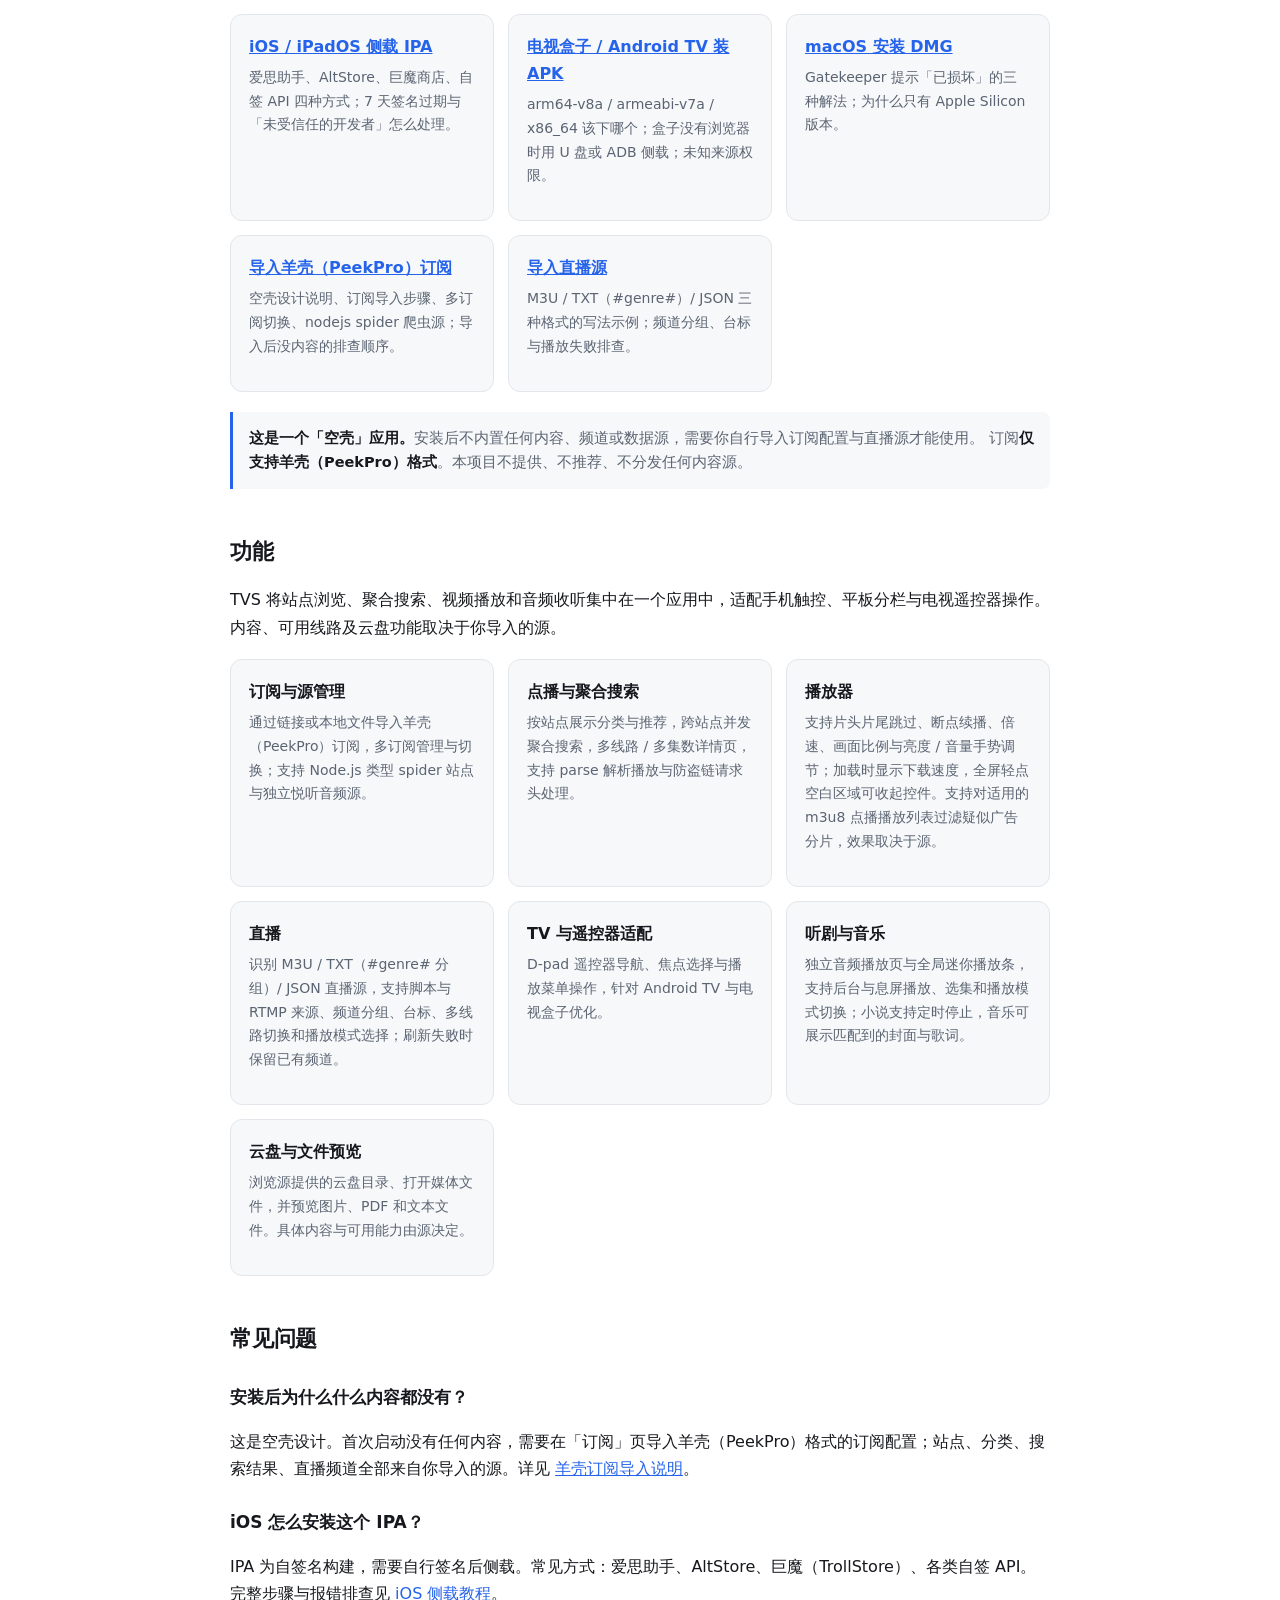
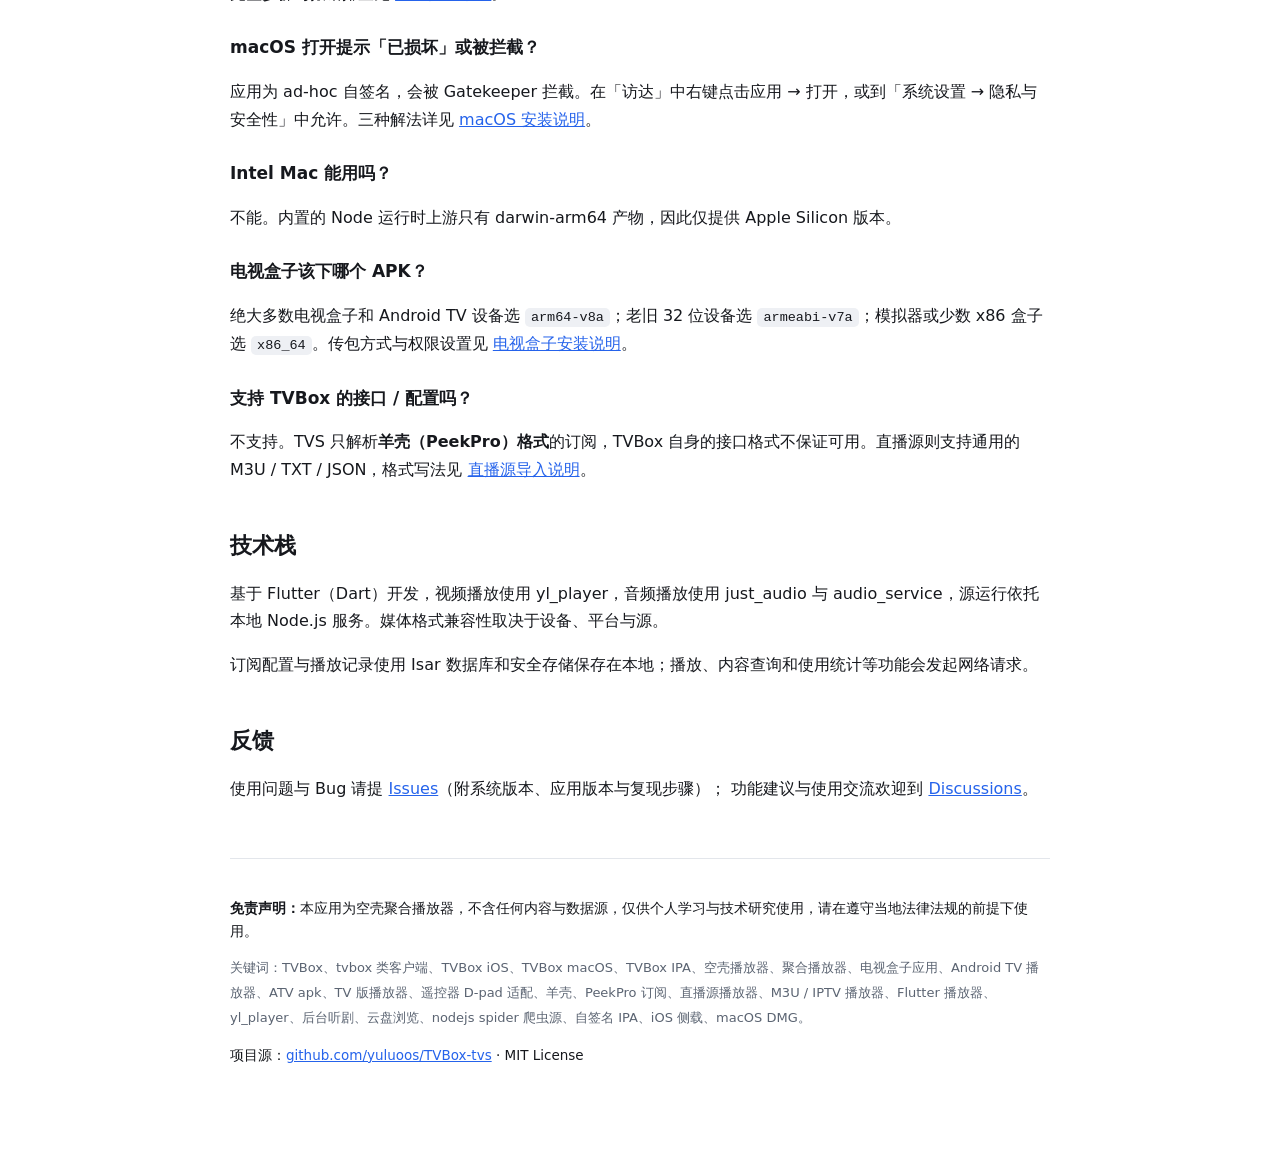
==== commit c19a40fb: "Keep downloads on 1.2.6 until 1.2.7 assets are available" ====
--- a/docs/index.html
+++ b/docs/index.html
@@ -29,29 +29,30 @@
 </header>
 
 <!-- BEGIN:downloads -->
-<h2 id="download">下载最新版 1.2.7</h2>
+<h2 id="download">下载最新版 1.2.6</h2>
+<p>本版使用本地开发版播放器，仍有未闭环的格式播放、部分 iOS 解码/输出及自动码率恢复验收问题；详见 <a href="https://github.com/yuluoos/TVBox-tvs/releases/tag/v1.2.6">发布说明与已知限制</a>。</p>
 <p>GitHub 下载慢时可尝试第三方加速；速度因地区和运营商而异，失败可切换线路。下载后请核对 SHA-256。</p>
 <div class="grid">
   <div class="card">
     <h3>Android / Android TV / 电视盒子</h3>
     <p>绝大多数手机与盒子选 arm64-v8a；最低 Android 7.0</p>
-    <a class="btn" href="https://github.com/yuluoos/TVBox-tvs/releases/download/v1.2.7/tvs-1.2.7-arm64-v8a.apk">GitHub 下载 APK (arm64-v8a)</a><div class="alts"><a href="https://ghfast.top/https://github.com/yuluoos/TVBox-tvs/releases/download/v1.2.7/tvs-1.2.7-arm64-v8a.apk">GHFast（第三方加速）</a> · <a href="https://gh-proxy.org/https://github.com/yuluoos/TVBox-tvs/releases/download/v1.2.7/tvs-1.2.7-arm64-v8a.apk">GH-Proxy（第三方加速）</a></div><details><summary>SHA-256 校验值</summary><code style="overflow-wrap:anywhere">0db0ee31affae0fc9190756cc948a89c7512dd00670b755f7876b8f2fba4f0bd</code></details>
+    <a class="btn" href="https://github.com/yuluoos/TVBox-tvs/releases/download/v1.2.6/tvs-1.2.6-arm64-v8a.apk">GitHub 下载 APK (arm64-v8a)</a><div class="alts"><a href="https://ghfast.top/https://github.com/yuluoos/TVBox-tvs/releases/download/v1.2.6/tvs-1.2.6-arm64-v8a.apk">GHFast（第三方加速）</a> · <a href="https://gh-proxy.org/https://github.com/yuluoos/TVBox-tvs/releases/download/v1.2.6/tvs-1.2.6-arm64-v8a.apk">GH-Proxy（第三方加速）</a></div><details><summary>SHA-256 校验值</summary><code style="overflow-wrap:anywhere">a9f202ef83f5516c934bd9295ceb11685439b1915d96cd78570b5e1fd3410ba1</code></details>
     <div class="alts">
       其他架构：
-      <div><a href="https://github.com/yuluoos/TVBox-tvs/releases/download/v1.2.7/tvs-1.2.7-armeabi-v7a.apk">armeabi-v7a（GitHub 原链）</a><div class="alts"><a href="https://ghfast.top/https://github.com/yuluoos/TVBox-tvs/releases/download/v1.2.7/tvs-1.2.7-armeabi-v7a.apk">GHFast（第三方加速）</a> · <a href="https://gh-proxy.org/https://github.com/yuluoos/TVBox-tvs/releases/download/v1.2.7/tvs-1.2.7-armeabi-v7a.apk">GH-Proxy（第三方加速）</a></div><details><summary>SHA-256 校验值</summary><code style="overflow-wrap:anywhere">3149ec021fcc29ac63240514eb45e6f59a69662c78c5e493900659773241687b</code></details></div> <div><a href="https://github.com/yuluoos/TVBox-tvs/releases/download/v1.2.7/tvs-1.2.7-x86_64.apk">x86_64（GitHub 原链）</a><div class="alts"><a href="https://ghfast.top/https://github.com/yuluoos/TVBox-tvs/releases/download/v1.2.7/tvs-1.2.7-x86_64.apk">GHFast（第三方加速）</a> · <a href="https://gh-proxy.org/https://github.com/yuluoos/TVBox-tvs/releases/download/v1.2.7/tvs-1.2.7-x86_64.apk">GH-Proxy（第三方加速）</a></div><details><summary>SHA-256 校验值</summary><code style="overflow-wrap:anywhere">8a4d4aea426e1f88513fd46b06005f5396758f3381d45fa2d5aff3dfaf7df400</code></details></div>
+      <div><a href="https://github.com/yuluoos/TVBox-tvs/releases/download/v1.2.6/tvs-1.2.6-armeabi-v7a.apk">armeabi-v7a（GitHub 原链）</a><div class="alts"><a href="https://ghfast.top/https://github.com/yuluoos/TVBox-tvs/releases/download/v1.2.6/tvs-1.2.6-armeabi-v7a.apk">GHFast（第三方加速）</a> · <a href="https://gh-proxy.org/https://github.com/yuluoos/TVBox-tvs/releases/download/v1.2.6/tvs-1.2.6-armeabi-v7a.apk">GH-Proxy（第三方加速）</a></div><details><summary>SHA-256 校验值</summary><code style="overflow-wrap:anywhere">97f8158c7cae3cfccb2dafa65c1ad4d81e36d73598d673eb157fe12a2b94ffda</code></details></div> <div><a href="https://github.com/yuluoos/TVBox-tvs/releases/download/v1.2.6/tvs-1.2.6-x86_64.apk">x86_64（GitHub 原链）</a><div class="alts"><a href="https://ghfast.top/https://github.com/yuluoos/TVBox-tvs/releases/download/v1.2.6/tvs-1.2.6-x86_64.apk">GHFast（第三方加速）</a> · <a href="https://gh-proxy.org/https://github.com/yuluoos/TVBox-tvs/releases/download/v1.2.6/tvs-1.2.6-x86_64.apk">GH-Proxy（第三方加速）</a></div><details><summary>SHA-256 校验值</summary><code style="overflow-wrap:anywhere">72ce8eb976af1465cdb1004fb0d986c2ec0efed3ba3756cbcfc1af9f13f4b784</code></details></div>
     </div>
   </div>
   <div class="card">
     <h3>iOS / iPadOS</h3>
     <p>自签名 IPA，需自行签名侧载（爱思、巨魔、AltStore、自签 API）</p>
-    <a class="btn" href="https://github.com/yuluoos/TVBox-tvs/releases/download/v1.2.7/tvs-selfsign-1.2.7.ipa">GitHub 下载 IPA</a>
-<div class="alts"><a href="https://ghfast.top/https://github.com/yuluoos/TVBox-tvs/releases/download/v1.2.7/tvs-selfsign-1.2.7.ipa">GHFast（第三方加速）</a> · <a href="https://gh-proxy.org/https://github.com/yuluoos/TVBox-tvs/releases/download/v1.2.7/tvs-selfsign-1.2.7.ipa">GH-Proxy（第三方加速）</a></div><details><summary>SHA-256 校验值</summary><code style="overflow-wrap:anywhere">8820acbe04c0f900e569eef4a9a82b3bfd43be1e0e652fc8bdb6e740411f2cf3</code></details>
+    <a class="btn" href="https://github.com/yuluoos/TVBox-tvs/releases/download/v1.2.6/tvs-selfsign-1.2.6.ipa">GitHub 下载 IPA</a>
+<div class="alts"><a href="https://ghfast.top/https://github.com/yuluoos/TVBox-tvs/releases/download/v1.2.6/tvs-selfsign-1.2.6.ipa">GHFast（第三方加速）</a> · <a href="https://gh-proxy.org/https://github.com/yuluoos/TVBox-tvs/releases/download/v1.2.6/tvs-selfsign-1.2.6.ipa">GH-Proxy（第三方加速）</a></div><details><summary>SHA-256 校验值</summary><code style="overflow-wrap:anywhere">2cbf379ed74e1e3d7e8cce04d653e3f0ffbec5e0192f911d2ac158760a3abd54</code></details>
   </div>
   <div class="card">
     <h3>macOS（Apple Silicon）</h3>
     <p>首次打开需在「隐私与安全性」中放行；仅 arm64</p>
-    <a class="btn" href="https://github.com/yuluoos/TVBox-tvs/releases/download/v1.2.7/tvs-1.2.7.dmg">GitHub 下载 DMG</a>
-<div class="alts"><a href="https://ghfast.top/https://github.com/yuluoos/TVBox-tvs/releases/download/v1.2.7/tvs-1.2.7.dmg">GHFast（第三方加速）</a> · <a href="https://gh-proxy.org/https://github.com/yuluoos/TVBox-tvs/releases/download/v1.2.7/tvs-1.2.7.dmg">GH-Proxy（第三方加速）</a></div><details><summary>SHA-256 校验值</summary><code style="overflow-wrap:anywhere">28652c5b16628d70c4ee1bdff5e35acafc0dd36ea15f32b6d73d97f6b039e1fe</code></details>
+    <a class="btn" href="https://github.com/yuluoos/TVBox-tvs/releases/download/v1.2.6/tvs-1.2.6.dmg">GitHub 下载 DMG</a>
+<div class="alts"><a href="https://ghfast.top/https://github.com/yuluoos/TVBox-tvs/releases/download/v1.2.6/tvs-1.2.6.dmg">GHFast（第三方加速）</a> · <a href="https://gh-proxy.org/https://github.com/yuluoos/TVBox-tvs/releases/download/v1.2.6/tvs-1.2.6.dmg">GH-Proxy（第三方加速）</a></div><details><summary>SHA-256 校验值</summary><code style="overflow-wrap:anywhere">7c698c2dabfd68cf49e03dd9b0dab0012e6649e6d139551dc1f338e06deede8c</code></details>
   </div>
 </div>
 <p style="font-size:14px;color:var(--muted)">本页仅展示最新版；其他版本见
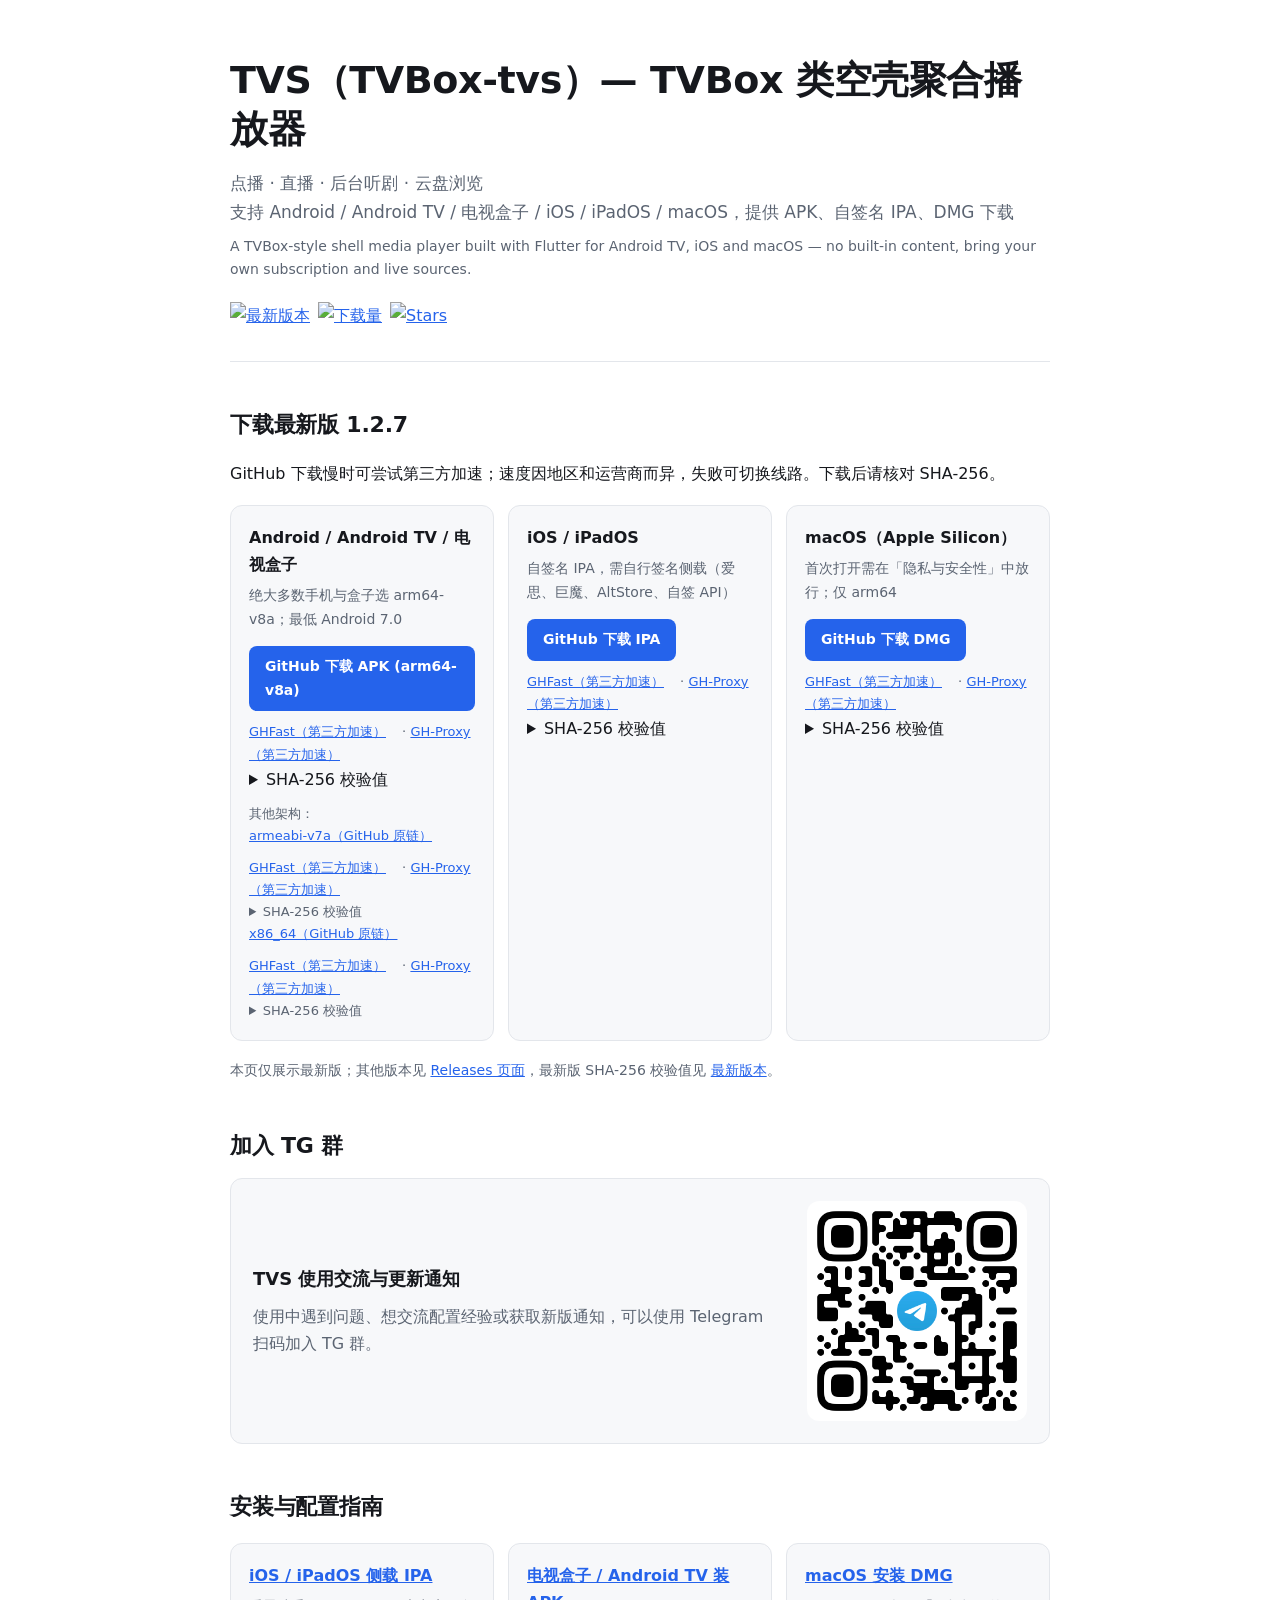
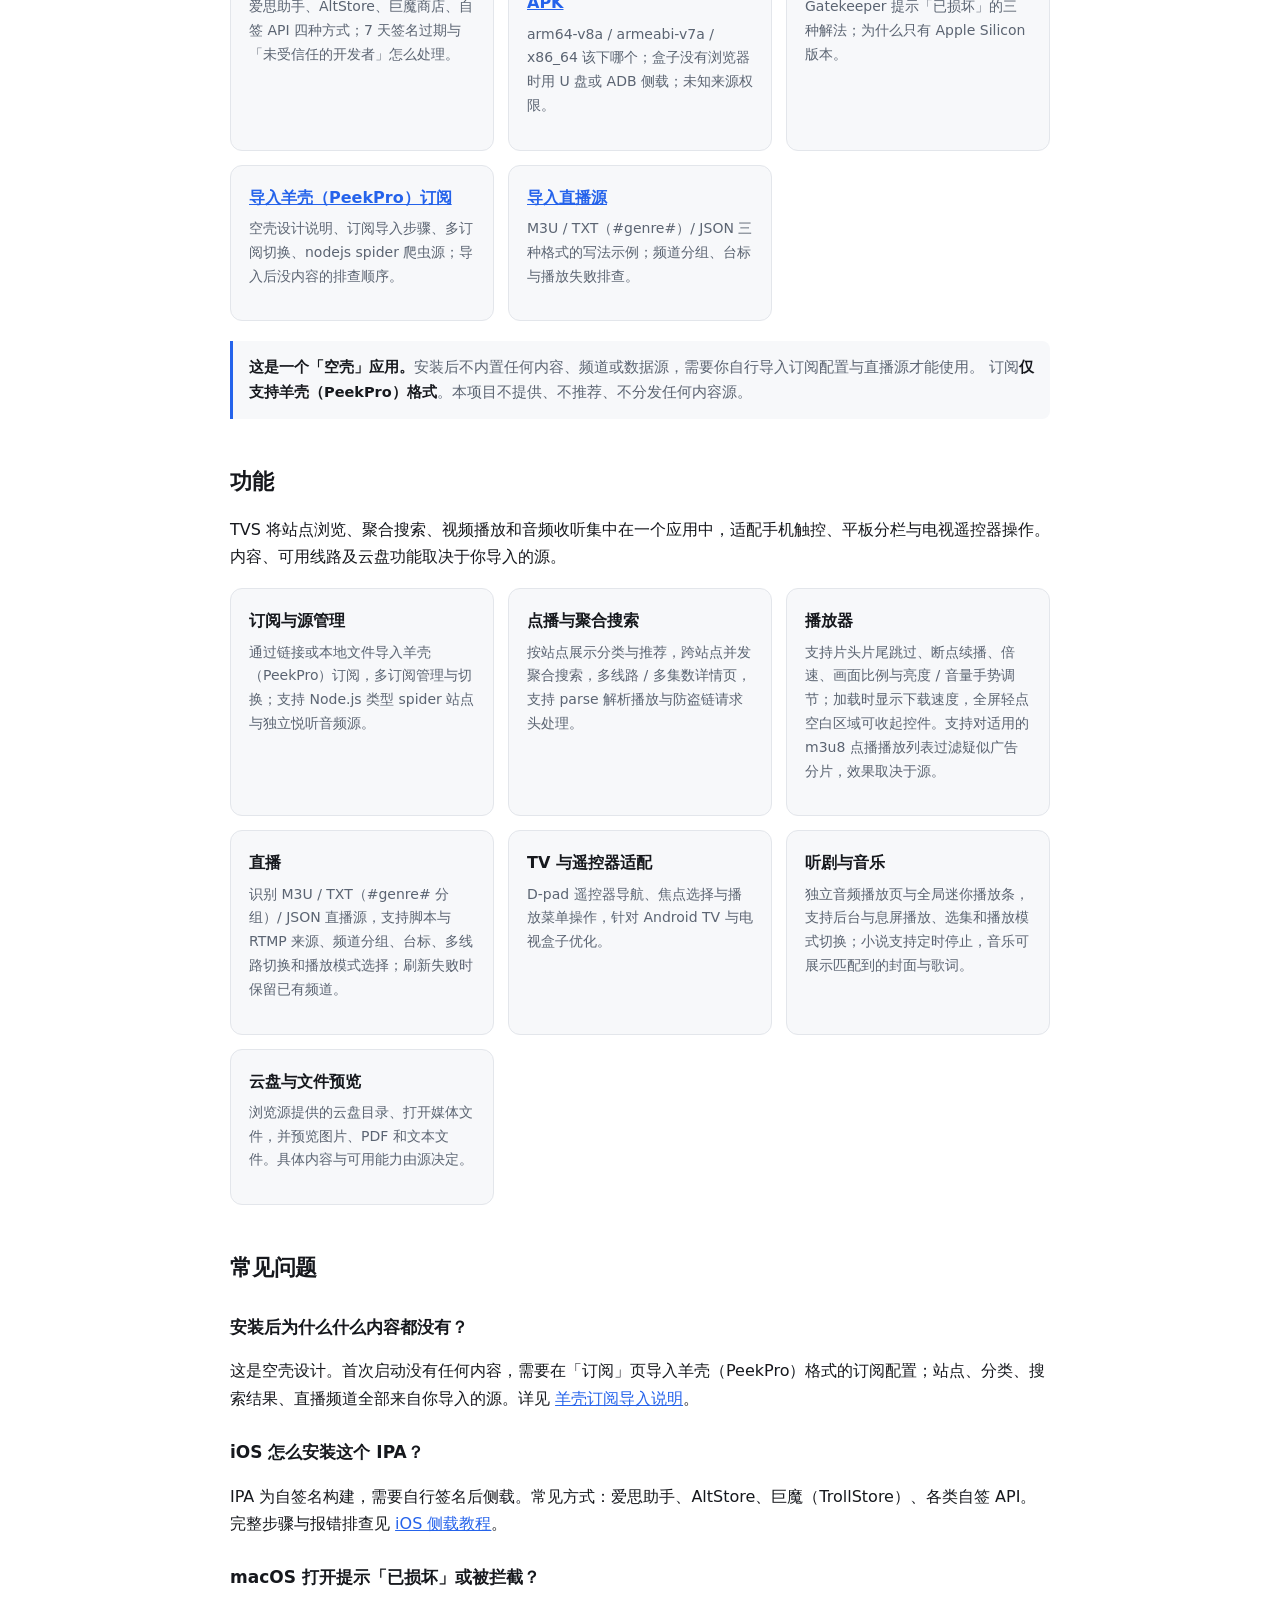
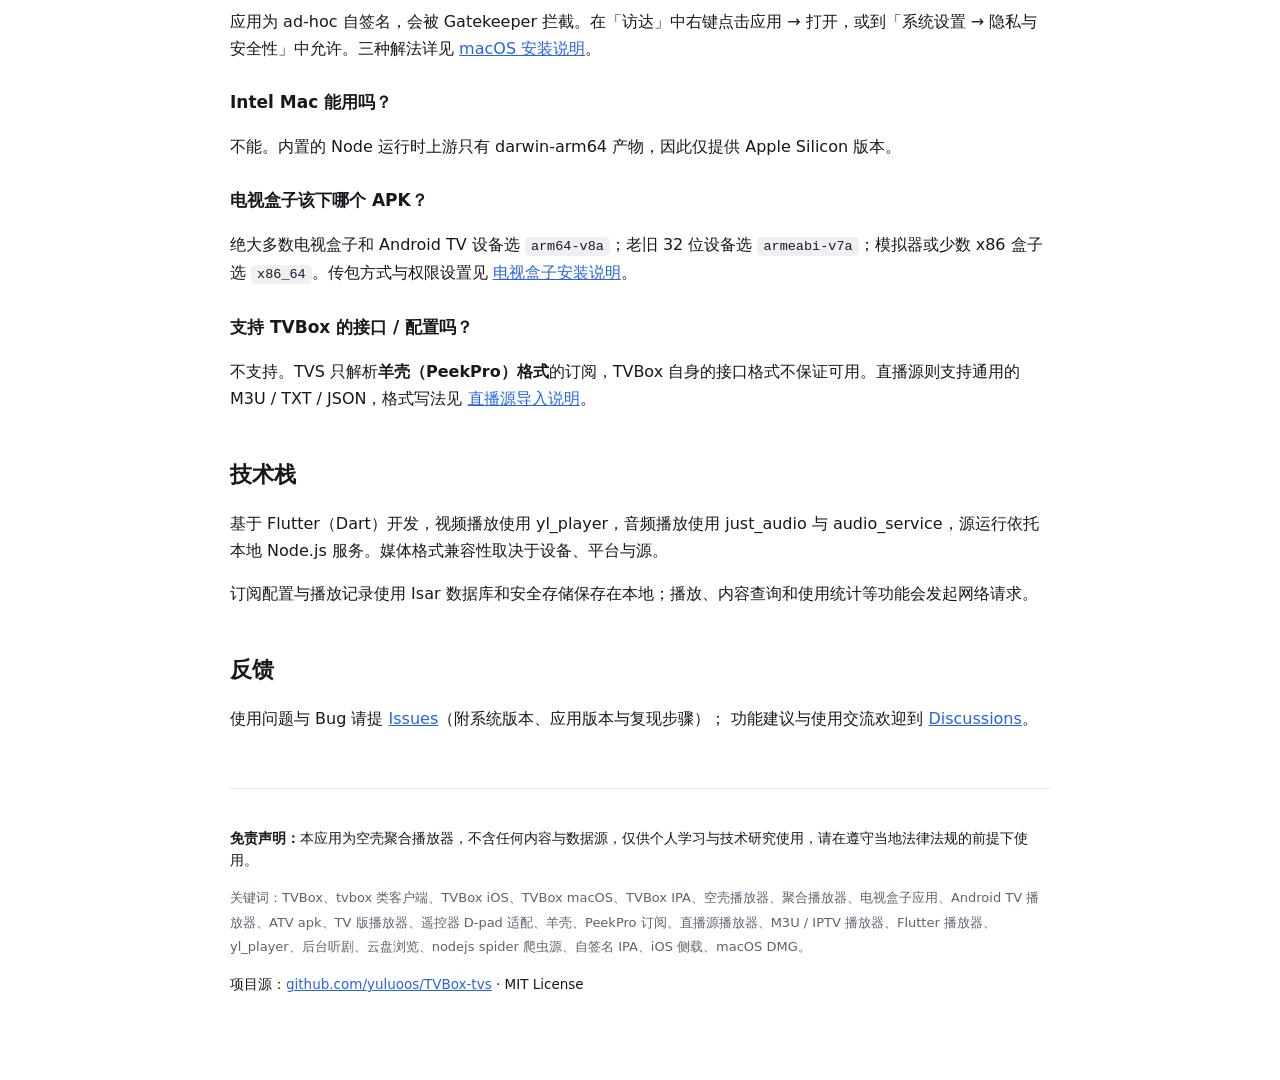
==== commit 83273b64: "Point downloads to the published 1.2.7 release" ====
--- a/docs/index.html
+++ b/docs/index.html
@@ -29,30 +29,29 @@
 </header>
 
 <!-- BEGIN:downloads -->
-<h2 id="download">下载最新版 1.2.6</h2>
-<p>本版使用本地开发版播放器，仍有未闭环的格式播放、部分 iOS 解码/输出及自动码率恢复验收问题；详见 <a href="https://github.com/yuluoos/TVBox-tvs/releases/tag/v1.2.6">发布说明与已知限制</a>。</p>
+<h2 id="download">下载最新版 1.2.7</h2>
 <p>GitHub 下载慢时可尝试第三方加速；速度因地区和运营商而异，失败可切换线路。下载后请核对 SHA-256。</p>
 <div class="grid">
   <div class="card">
     <h3>Android / Android TV / 电视盒子</h3>
     <p>绝大多数手机与盒子选 arm64-v8a；最低 Android 7.0</p>
-    <a class="btn" href="https://github.com/yuluoos/TVBox-tvs/releases/download/v1.2.6/tvs-1.2.6-arm64-v8a.apk">GitHub 下载 APK (arm64-v8a)</a><div class="alts"><a href="https://ghfast.top/https://github.com/yuluoos/TVBox-tvs/releases/download/v1.2.6/tvs-1.2.6-arm64-v8a.apk">GHFast（第三方加速）</a> · <a href="https://gh-proxy.org/https://github.com/yuluoos/TVBox-tvs/releases/download/v1.2.6/tvs-1.2.6-arm64-v8a.apk">GH-Proxy（第三方加速）</a></div><details><summary>SHA-256 校验值</summary><code style="overflow-wrap:anywhere">a9f202ef83f5516c934bd9295ceb11685439b1915d96cd78570b5e1fd3410ba1</code></details>
+    <a class="btn" href="https://github.com/yuluoos/TVBox-tvs/releases/download/v1.2.7/tvs-1.2.7-arm64-v8a.apk">GitHub 下载 APK (arm64-v8a)</a><div class="alts"><a href="https://ghfast.top/https://github.com/yuluoos/TVBox-tvs/releases/download/v1.2.7/tvs-1.2.7-arm64-v8a.apk">GHFast（第三方加速）</a> · <a href="https://gh-proxy.org/https://github.com/yuluoos/TVBox-tvs/releases/download/v1.2.7/tvs-1.2.7-arm64-v8a.apk">GH-Proxy（第三方加速）</a></div><details><summary>SHA-256 校验值</summary><code style="overflow-wrap:anywhere">0db0ee31affae0fc9190756cc948a89c7512dd00670b755f7876b8f2fba4f0bd</code></details>
     <div class="alts">
       其他架构：
-      <div><a href="https://github.com/yuluoos/TVBox-tvs/releases/download/v1.2.6/tvs-1.2.6-armeabi-v7a.apk">armeabi-v7a（GitHub 原链）</a><div class="alts"><a href="https://ghfast.top/https://github.com/yuluoos/TVBox-tvs/releases/download/v1.2.6/tvs-1.2.6-armeabi-v7a.apk">GHFast（第三方加速）</a> · <a href="https://gh-proxy.org/https://github.com/yuluoos/TVBox-tvs/releases/download/v1.2.6/tvs-1.2.6-armeabi-v7a.apk">GH-Proxy（第三方加速）</a></div><details><summary>SHA-256 校验值</summary><code style="overflow-wrap:anywhere">97f8158c7cae3cfccb2dafa65c1ad4d81e36d73598d673eb157fe12a2b94ffda</code></details></div> <div><a href="https://github.com/yuluoos/TVBox-tvs/releases/download/v1.2.6/tvs-1.2.6-x86_64.apk">x86_64（GitHub 原链）</a><div class="alts"><a href="https://ghfast.top/https://github.com/yuluoos/TVBox-tvs/releases/download/v1.2.6/tvs-1.2.6-x86_64.apk">GHFast（第三方加速）</a> · <a href="https://gh-proxy.org/https://github.com/yuluoos/TVBox-tvs/releases/download/v1.2.6/tvs-1.2.6-x86_64.apk">GH-Proxy（第三方加速）</a></div><details><summary>SHA-256 校验值</summary><code style="overflow-wrap:anywhere">72ce8eb976af1465cdb1004fb0d986c2ec0efed3ba3756cbcfc1af9f13f4b784</code></details></div>
+      <div><a href="https://github.com/yuluoos/TVBox-tvs/releases/download/v1.2.7/tvs-1.2.7-armeabi-v7a.apk">armeabi-v7a（GitHub 原链）</a><div class="alts"><a href="https://ghfast.top/https://github.com/yuluoos/TVBox-tvs/releases/download/v1.2.7/tvs-1.2.7-armeabi-v7a.apk">GHFast（第三方加速）</a> · <a href="https://gh-proxy.org/https://github.com/yuluoos/TVBox-tvs/releases/download/v1.2.7/tvs-1.2.7-armeabi-v7a.apk">GH-Proxy（第三方加速）</a></div><details><summary>SHA-256 校验值</summary><code style="overflow-wrap:anywhere">3149ec021fcc29ac63240514eb45e6f59a69662c78c5e493900659773241687b</code></details></div> <div><a href="https://github.com/yuluoos/TVBox-tvs/releases/download/v1.2.7/tvs-1.2.7-x86_64.apk">x86_64（GitHub 原链）</a><div class="alts"><a href="https://ghfast.top/https://github.com/yuluoos/TVBox-tvs/releases/download/v1.2.7/tvs-1.2.7-x86_64.apk">GHFast（第三方加速）</a> · <a href="https://gh-proxy.org/https://github.com/yuluoos/TVBox-tvs/releases/download/v1.2.7/tvs-1.2.7-x86_64.apk">GH-Proxy（第三方加速）</a></div><details><summary>SHA-256 校验值</summary><code style="overflow-wrap:anywhere">8a4d4aea426e1f88513fd46b06005f5396758f3381d45fa2d5aff3dfaf7df400</code></details></div>
     </div>
   </div>
   <div class="card">
     <h3>iOS / iPadOS</h3>
     <p>自签名 IPA，需自行签名侧载（爱思、巨魔、AltStore、自签 API）</p>
-    <a class="btn" href="https://github.com/yuluoos/TVBox-tvs/releases/download/v1.2.6/tvs-selfsign-1.2.6.ipa">GitHub 下载 IPA</a>
-<div class="alts"><a href="https://ghfast.top/https://github.com/yuluoos/TVBox-tvs/releases/download/v1.2.6/tvs-selfsign-1.2.6.ipa">GHFast（第三方加速）</a> · <a href="https://gh-proxy.org/https://github.com/yuluoos/TVBox-tvs/releases/download/v1.2.6/tvs-selfsign-1.2.6.ipa">GH-Proxy（第三方加速）</a></div><details><summary>SHA-256 校验值</summary><code style="overflow-wrap:anywhere">2cbf379ed74e1e3d7e8cce04d653e3f0ffbec5e0192f911d2ac158760a3abd54</code></details>
+    <a class="btn" href="https://github.com/yuluoos/TVBox-tvs/releases/download/v1.2.7/tvs-selfsign-1.2.7.ipa">GitHub 下载 IPA</a>
+<div class="alts"><a href="https://ghfast.top/https://github.com/yuluoos/TVBox-tvs/releases/download/v1.2.7/tvs-selfsign-1.2.7.ipa">GHFast（第三方加速）</a> · <a href="https://gh-proxy.org/https://github.com/yuluoos/TVBox-tvs/releases/download/v1.2.7/tvs-selfsign-1.2.7.ipa">GH-Proxy（第三方加速）</a></div><details><summary>SHA-256 校验值</summary><code style="overflow-wrap:anywhere">8820acbe04c0f900e569eef4a9a82b3bfd43be1e0e652fc8bdb6e740411f2cf3</code></details>
   </div>
   <div class="card">
     <h3>macOS（Apple Silicon）</h3>
     <p>首次打开需在「隐私与安全性」中放行；仅 arm64</p>
-    <a class="btn" href="https://github.com/yuluoos/TVBox-tvs/releases/download/v1.2.6/tvs-1.2.6.dmg">GitHub 下载 DMG</a>
-<div class="alts"><a href="https://ghfast.top/https://github.com/yuluoos/TVBox-tvs/releases/download/v1.2.6/tvs-1.2.6.dmg">GHFast（第三方加速）</a> · <a href="https://gh-proxy.org/https://github.com/yuluoos/TVBox-tvs/releases/download/v1.2.6/tvs-1.2.6.dmg">GH-Proxy（第三方加速）</a></div><details><summary>SHA-256 校验值</summary><code style="overflow-wrap:anywhere">7c698c2dabfd68cf49e03dd9b0dab0012e6649e6d139551dc1f338e06deede8c</code></details>
+    <a class="btn" href="https://github.com/yuluoos/TVBox-tvs/releases/download/v1.2.7/tvs-1.2.7.dmg">GitHub 下载 DMG</a>
+<div class="alts"><a href="https://ghfast.top/https://github.com/yuluoos/TVBox-tvs/releases/download/v1.2.7/tvs-1.2.7.dmg">GHFast（第三方加速）</a> · <a href="https://gh-proxy.org/https://github.com/yuluoos/TVBox-tvs/releases/download/v1.2.7/tvs-1.2.7.dmg">GH-Proxy（第三方加速）</a></div><details><summary>SHA-256 校验值</summary><code style="overflow-wrap:anywhere">28652c5b16628d70c4ee1bdff5e35acafc0dd36ea15f32b6d73d97f6b039e1fe</code></details>
   </div>
 </div>
 <p style="font-size:14px;color:var(--muted)">本页仅展示最新版；其他版本见
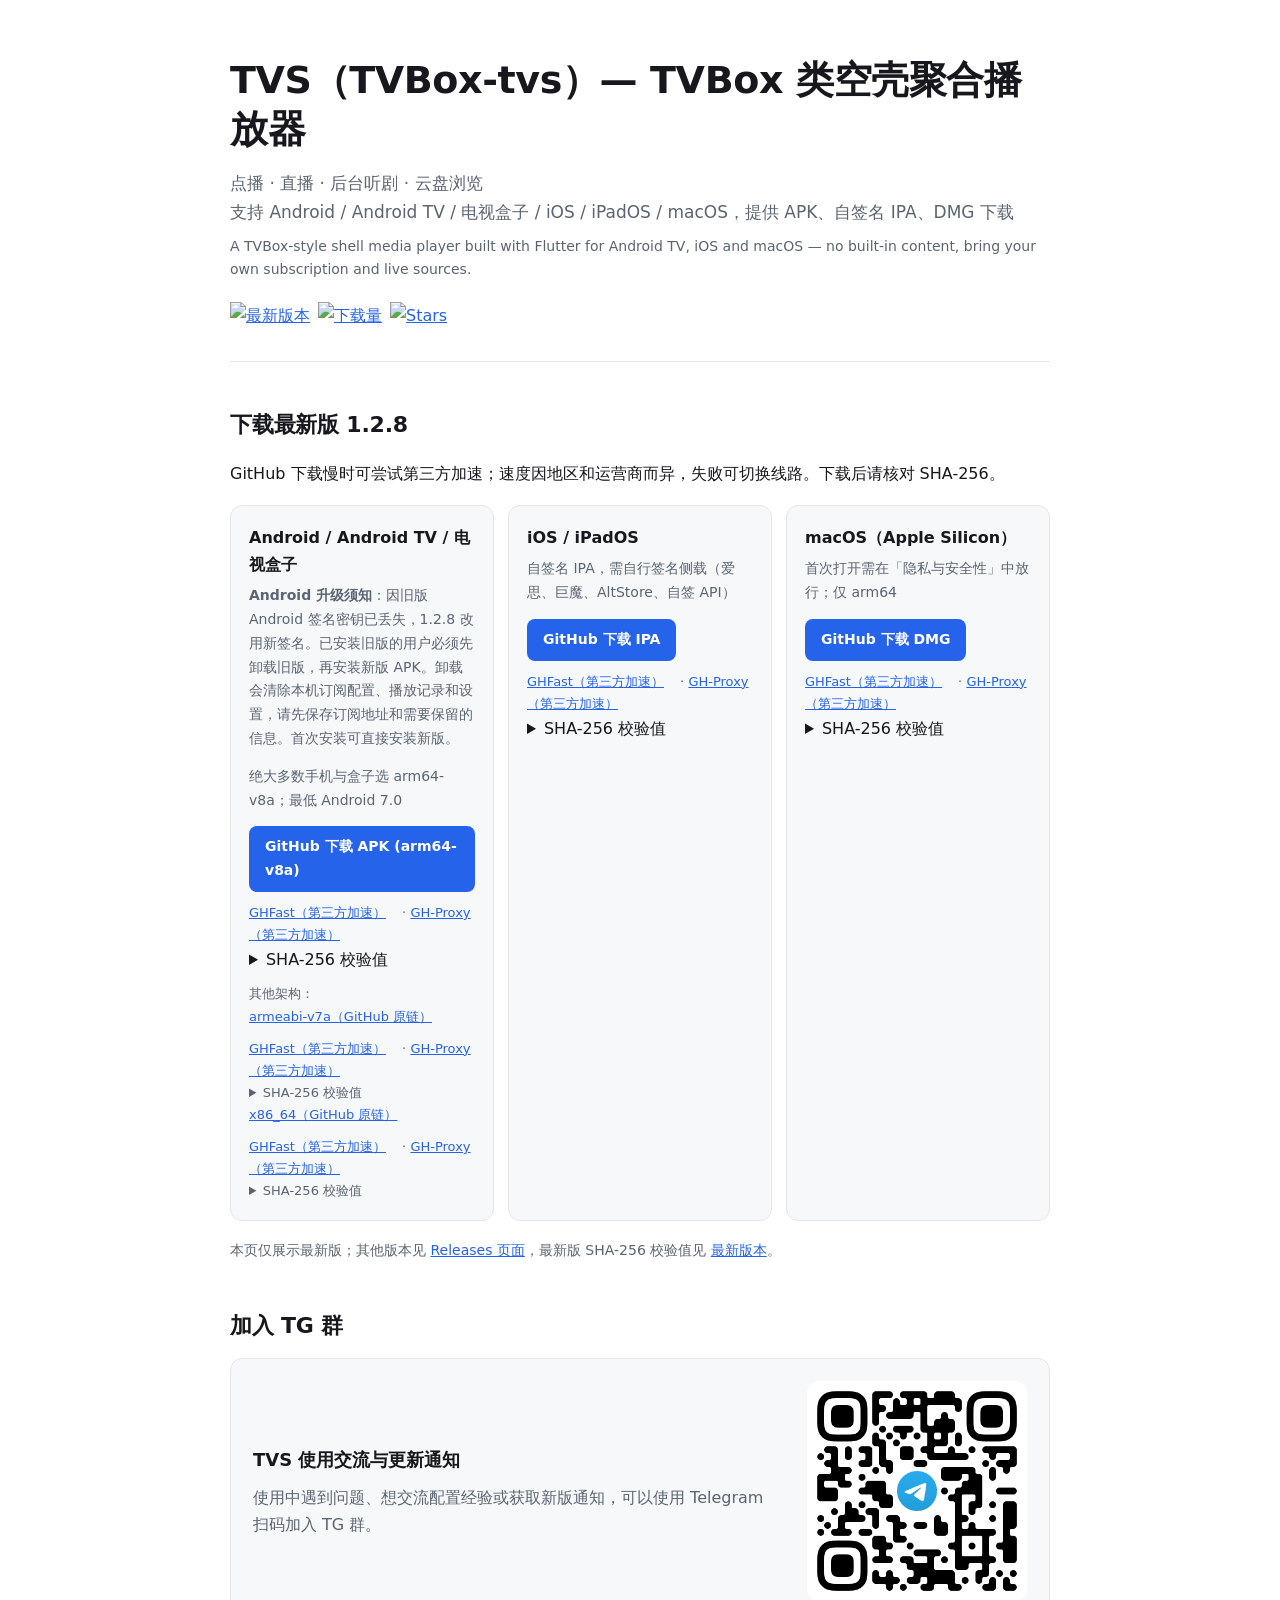
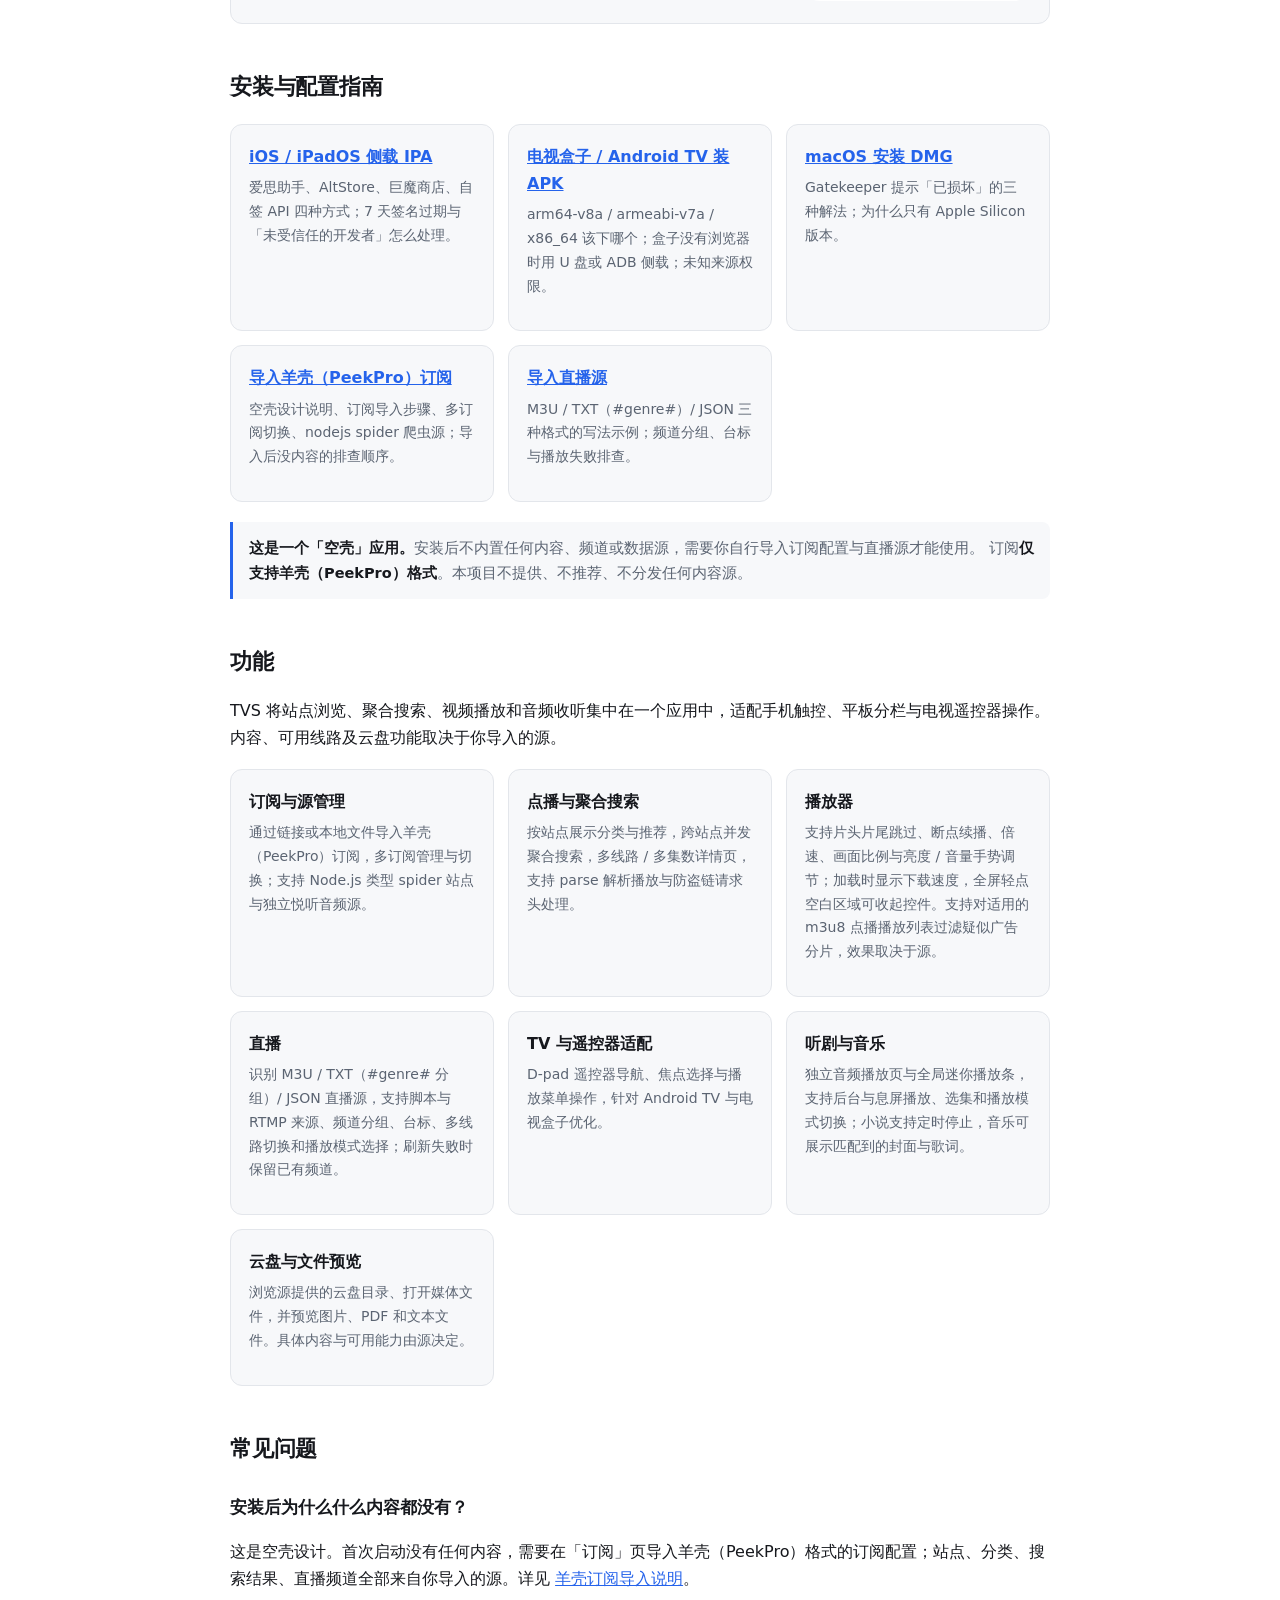
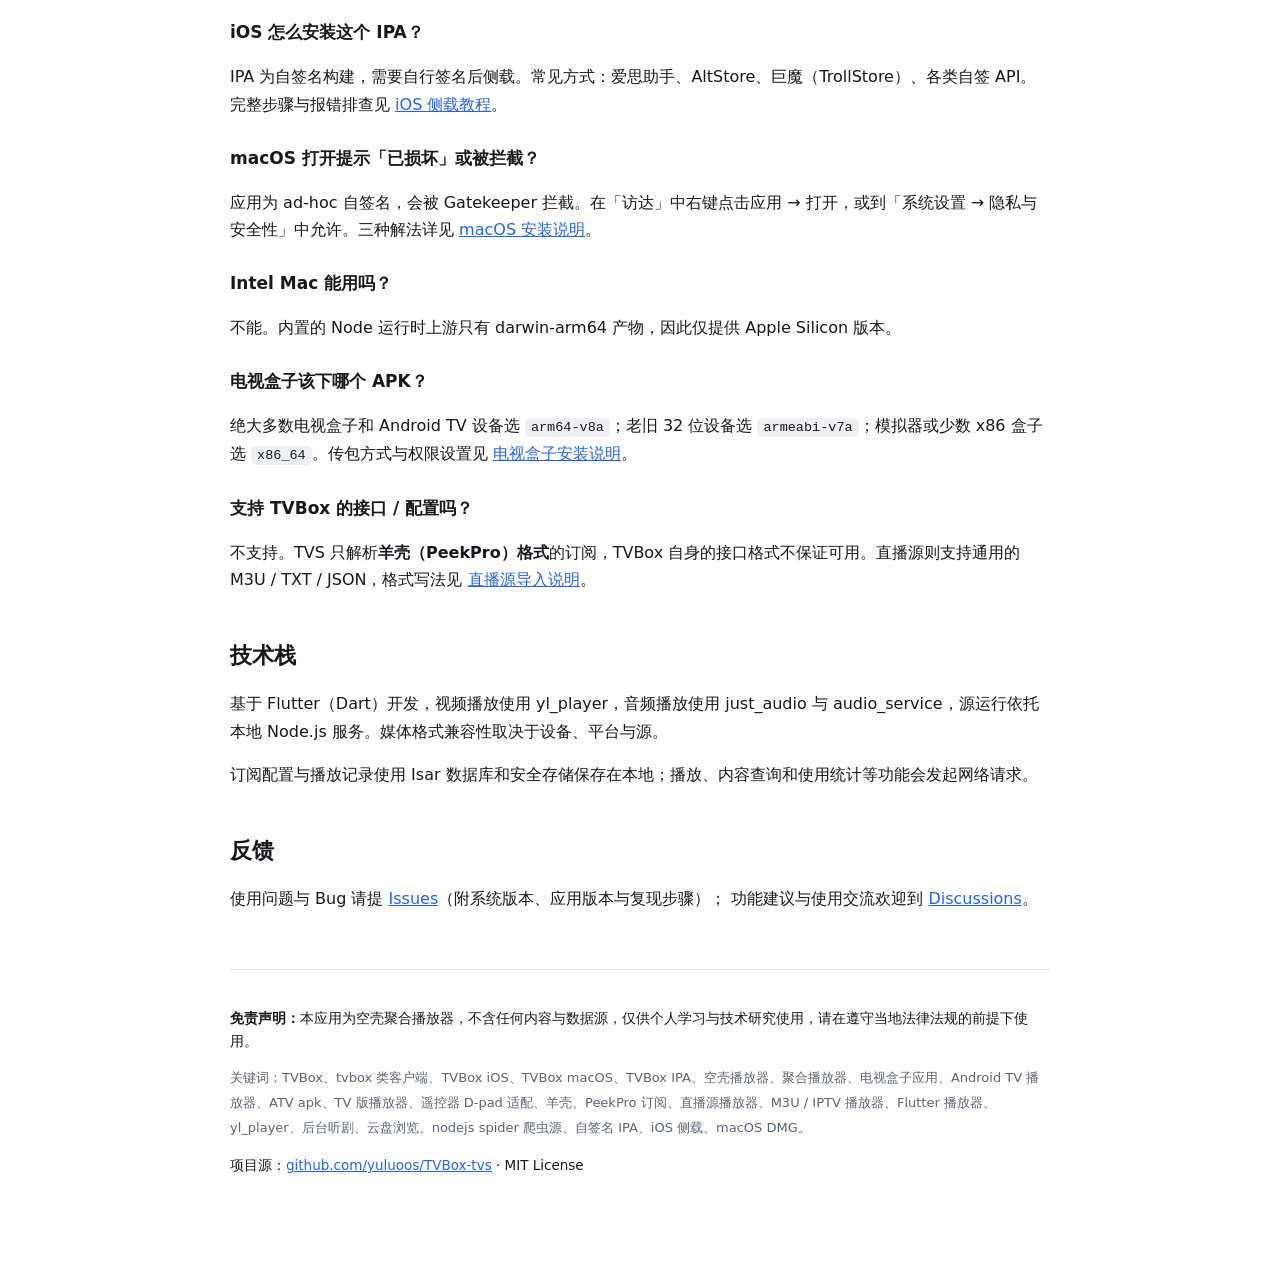
==== commit c41e07d9: "Release TVS 1.2.8 and document the Android signing change" ====
--- a/docs/index.html
+++ b/docs/index.html
@@ -29,29 +29,30 @@
 </header>
 
 <!-- BEGIN:downloads -->
-<h2 id="download">下载最新版 1.2.7</h2>
+<h2 id="download">下载最新版 1.2.8</h2>
 <p>GitHub 下载慢时可尝试第三方加速；速度因地区和运营商而异，失败可切换线路。下载后请核对 SHA-256。</p>
 <div class="grid">
   <div class="card">
     <h3>Android / Android TV / 电视盒子</h3>
+    <p><strong>Android 升级须知</strong>：因旧版 Android 签名密钥已丢失，1.2.8 改用新签名。已安装旧版的用户必须先卸载旧版，再安装新版 APK。卸载会清除本机订阅配置、播放记录和设置，请先保存订阅地址和需要保留的信息。首次安装可直接安装新版。</p>
     <p>绝大多数手机与盒子选 arm64-v8a；最低 Android 7.0</p>
-    <a class="btn" href="https://github.com/yuluoos/TVBox-tvs/releases/download/v1.2.7/tvs-1.2.7-arm64-v8a.apk">GitHub 下载 APK (arm64-v8a)</a><div class="alts"><a href="https://ghfast.top/https://github.com/yuluoos/TVBox-tvs/releases/download/v1.2.7/tvs-1.2.7-arm64-v8a.apk">GHFast（第三方加速）</a> · <a href="https://gh-proxy.org/https://github.com/yuluoos/TVBox-tvs/releases/download/v1.2.7/tvs-1.2.7-arm64-v8a.apk">GH-Proxy（第三方加速）</a></div><details><summary>SHA-256 校验值</summary><code style="overflow-wrap:anywhere">0db0ee31affae0fc9190756cc948a89c7512dd00670b755f7876b8f2fba4f0bd</code></details>
+    <a class="btn" href="https://github.com/yuluoos/TVBox-tvs/releases/download/v1.2.8/tvs-1.2.8-arm64-v8a.apk">GitHub 下载 APK (arm64-v8a)</a><div class="alts"><a href="https://ghfast.top/https://github.com/yuluoos/TVBox-tvs/releases/download/v1.2.8/tvs-1.2.8-arm64-v8a.apk">GHFast（第三方加速）</a> · <a href="https://gh-proxy.org/https://github.com/yuluoos/TVBox-tvs/releases/download/v1.2.8/tvs-1.2.8-arm64-v8a.apk">GH-Proxy（第三方加速）</a></div><details><summary>SHA-256 校验值</summary><code style="overflow-wrap:anywhere">a87d67ebab32e25b74381be7a34def0c9b88c6332a526d9c130ce460e8ce8085</code></details>
     <div class="alts">
       其他架构：
-      <div><a href="https://github.com/yuluoos/TVBox-tvs/releases/download/v1.2.7/tvs-1.2.7-armeabi-v7a.apk">armeabi-v7a（GitHub 原链）</a><div class="alts"><a href="https://ghfast.top/https://github.com/yuluoos/TVBox-tvs/releases/download/v1.2.7/tvs-1.2.7-armeabi-v7a.apk">GHFast（第三方加速）</a> · <a href="https://gh-proxy.org/https://github.com/yuluoos/TVBox-tvs/releases/download/v1.2.7/tvs-1.2.7-armeabi-v7a.apk">GH-Proxy（第三方加速）</a></div><details><summary>SHA-256 校验值</summary><code style="overflow-wrap:anywhere">3149ec021fcc29ac63240514eb45e6f59a69662c78c5e493900659773241687b</code></details></div> <div><a href="https://github.com/yuluoos/TVBox-tvs/releases/download/v1.2.7/tvs-1.2.7-x86_64.apk">x86_64（GitHub 原链）</a><div class="alts"><a href="https://ghfast.top/https://github.com/yuluoos/TVBox-tvs/releases/download/v1.2.7/tvs-1.2.7-x86_64.apk">GHFast（第三方加速）</a> · <a href="https://gh-proxy.org/https://github.com/yuluoos/TVBox-tvs/releases/download/v1.2.7/tvs-1.2.7-x86_64.apk">GH-Proxy（第三方加速）</a></div><details><summary>SHA-256 校验值</summary><code style="overflow-wrap:anywhere">8a4d4aea426e1f88513fd46b06005f5396758f3381d45fa2d5aff3dfaf7df400</code></details></div>
+      <div><a href="https://github.com/yuluoos/TVBox-tvs/releases/download/v1.2.8/tvs-1.2.8-armeabi-v7a.apk">armeabi-v7a（GitHub 原链）</a><div class="alts"><a href="https://ghfast.top/https://github.com/yuluoos/TVBox-tvs/releases/download/v1.2.8/tvs-1.2.8-armeabi-v7a.apk">GHFast（第三方加速）</a> · <a href="https://gh-proxy.org/https://github.com/yuluoos/TVBox-tvs/releases/download/v1.2.8/tvs-1.2.8-armeabi-v7a.apk">GH-Proxy（第三方加速）</a></div><details><summary>SHA-256 校验值</summary><code style="overflow-wrap:anywhere">a075fc3b48aa6f3bacb6c8378e9ad9234f1d0044ecb0abe529786ba7e1824298</code></details></div> <div><a href="https://github.com/yuluoos/TVBox-tvs/releases/download/v1.2.8/tvs-1.2.8-x86_64.apk">x86_64（GitHub 原链）</a><div class="alts"><a href="https://ghfast.top/https://github.com/yuluoos/TVBox-tvs/releases/download/v1.2.8/tvs-1.2.8-x86_64.apk">GHFast（第三方加速）</a> · <a href="https://gh-proxy.org/https://github.com/yuluoos/TVBox-tvs/releases/download/v1.2.8/tvs-1.2.8-x86_64.apk">GH-Proxy（第三方加速）</a></div><details><summary>SHA-256 校验值</summary><code style="overflow-wrap:anywhere">3024e73e86ba16db83914b37273350aa4963d55cbcc4189e30f8e552e773843a</code></details></div>
     </div>
   </div>
   <div class="card">
     <h3>iOS / iPadOS</h3>
     <p>自签名 IPA，需自行签名侧载（爱思、巨魔、AltStore、自签 API）</p>
-    <a class="btn" href="https://github.com/yuluoos/TVBox-tvs/releases/download/v1.2.7/tvs-selfsign-1.2.7.ipa">GitHub 下载 IPA</a>
-<div class="alts"><a href="https://ghfast.top/https://github.com/yuluoos/TVBox-tvs/releases/download/v1.2.7/tvs-selfsign-1.2.7.ipa">GHFast（第三方加速）</a> · <a href="https://gh-proxy.org/https://github.com/yuluoos/TVBox-tvs/releases/download/v1.2.7/tvs-selfsign-1.2.7.ipa">GH-Proxy（第三方加速）</a></div><details><summary>SHA-256 校验值</summary><code style="overflow-wrap:anywhere">8820acbe04c0f900e569eef4a9a82b3bfd43be1e0e652fc8bdb6e740411f2cf3</code></details>
+    <a class="btn" href="https://github.com/yuluoos/TVBox-tvs/releases/download/v1.2.8/tvs-selfsign-1.2.8.ipa">GitHub 下载 IPA</a>
+<div class="alts"><a href="https://ghfast.top/https://github.com/yuluoos/TVBox-tvs/releases/download/v1.2.8/tvs-selfsign-1.2.8.ipa">GHFast（第三方加速）</a> · <a href="https://gh-proxy.org/https://github.com/yuluoos/TVBox-tvs/releases/download/v1.2.8/tvs-selfsign-1.2.8.ipa">GH-Proxy（第三方加速）</a></div><details><summary>SHA-256 校验值</summary><code style="overflow-wrap:anywhere">7b0d07ff0769875c18b72bcfc8c949438783cffe9897389dde1840935338e685</code></details>
   </div>
   <div class="card">
     <h3>macOS（Apple Silicon）</h3>
     <p>首次打开需在「隐私与安全性」中放行；仅 arm64</p>
-    <a class="btn" href="https://github.com/yuluoos/TVBox-tvs/releases/download/v1.2.7/tvs-1.2.7.dmg">GitHub 下载 DMG</a>
-<div class="alts"><a href="https://ghfast.top/https://github.com/yuluoos/TVBox-tvs/releases/download/v1.2.7/tvs-1.2.7.dmg">GHFast（第三方加速）</a> · <a href="https://gh-proxy.org/https://github.com/yuluoos/TVBox-tvs/releases/download/v1.2.7/tvs-1.2.7.dmg">GH-Proxy（第三方加速）</a></div><details><summary>SHA-256 校验值</summary><code style="overflow-wrap:anywhere">28652c5b16628d70c4ee1bdff5e35acafc0dd36ea15f32b6d73d97f6b039e1fe</code></details>
+    <a class="btn" href="https://github.com/yuluoos/TVBox-tvs/releases/download/v1.2.8/tvs-1.2.8.dmg">GitHub 下载 DMG</a>
+<div class="alts"><a href="https://ghfast.top/https://github.com/yuluoos/TVBox-tvs/releases/download/v1.2.8/tvs-1.2.8.dmg">GHFast（第三方加速）</a> · <a href="https://gh-proxy.org/https://github.com/yuluoos/TVBox-tvs/releases/download/v1.2.8/tvs-1.2.8.dmg">GH-Proxy（第三方加速）</a></div><details><summary>SHA-256 校验值</summary><code style="overflow-wrap:anywhere">ee14698daf0356e2bbb631fc3ed5f8b05c52ac5e84e9cb1840e0ed3d7b6c80ba</code></details>
   </div>
 </div>
 <p style="font-size:14px;color:var(--muted)">本页仅展示最新版；其他版本见
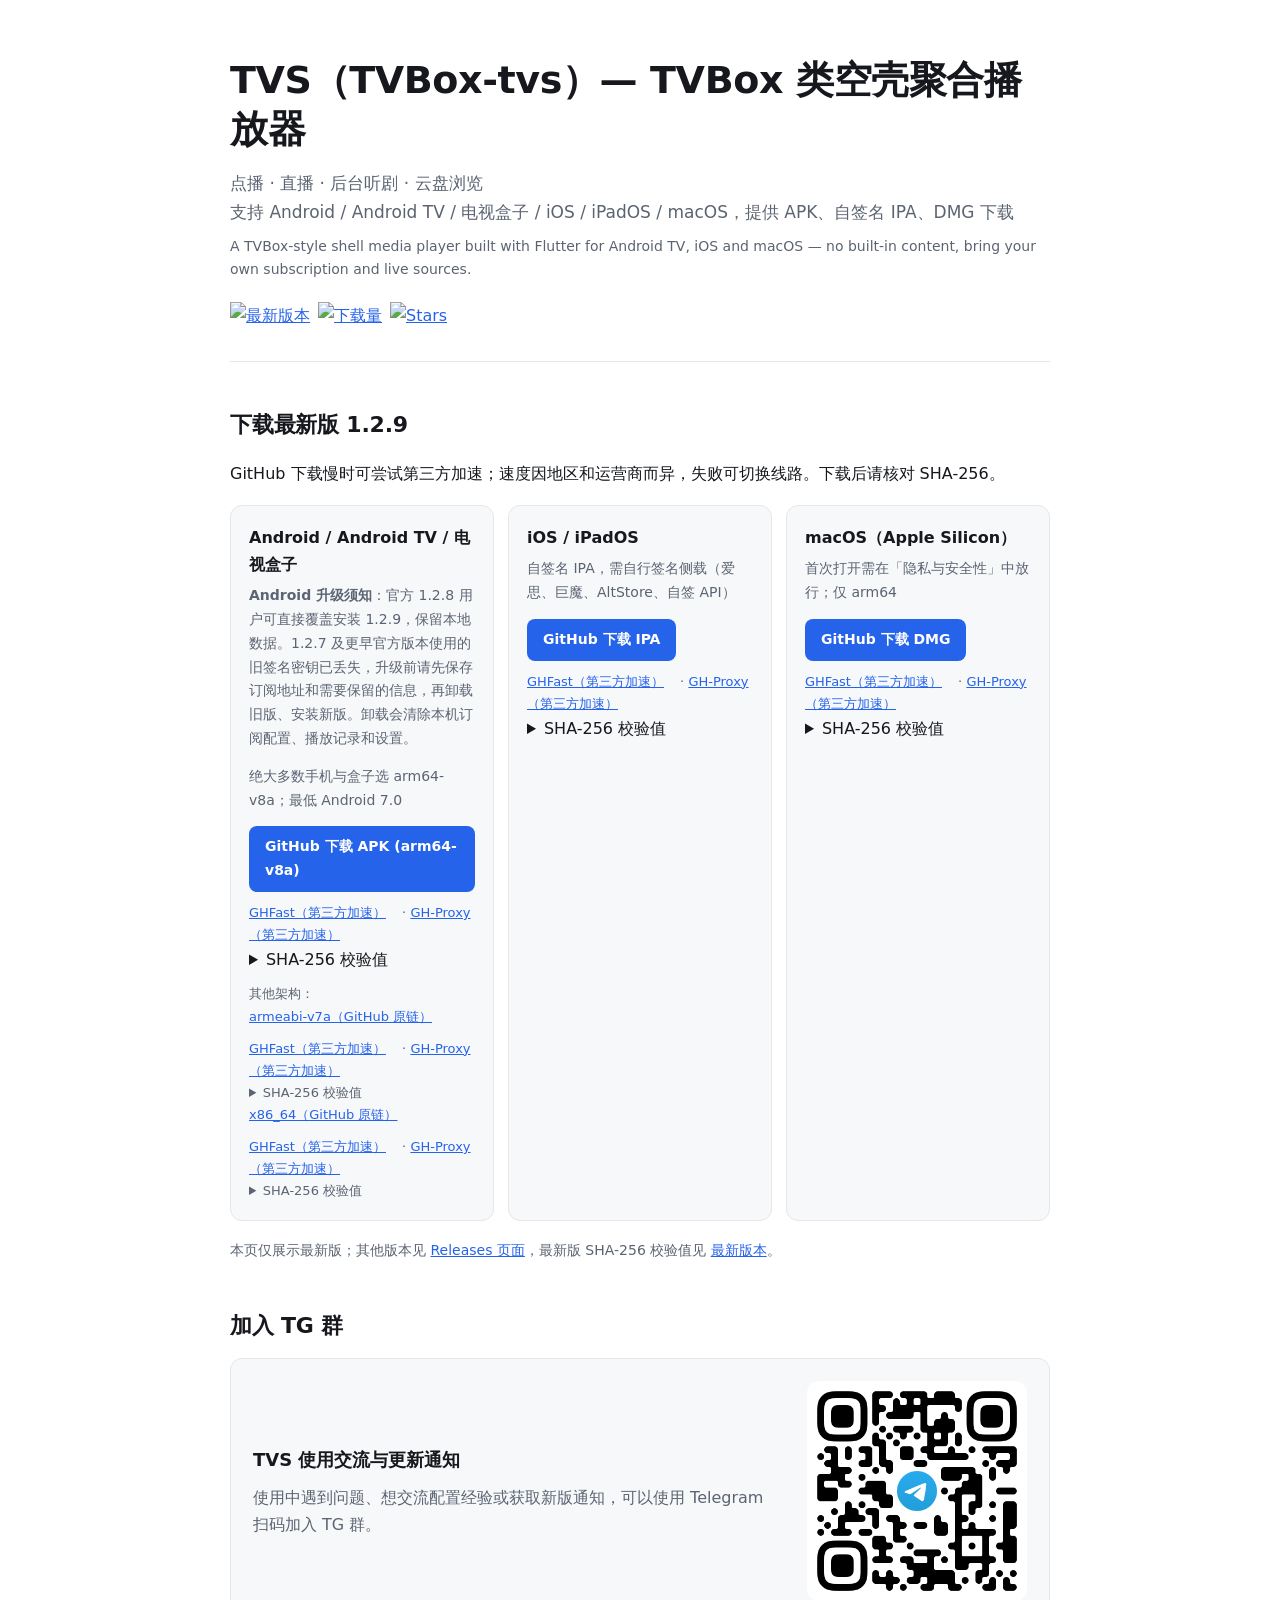
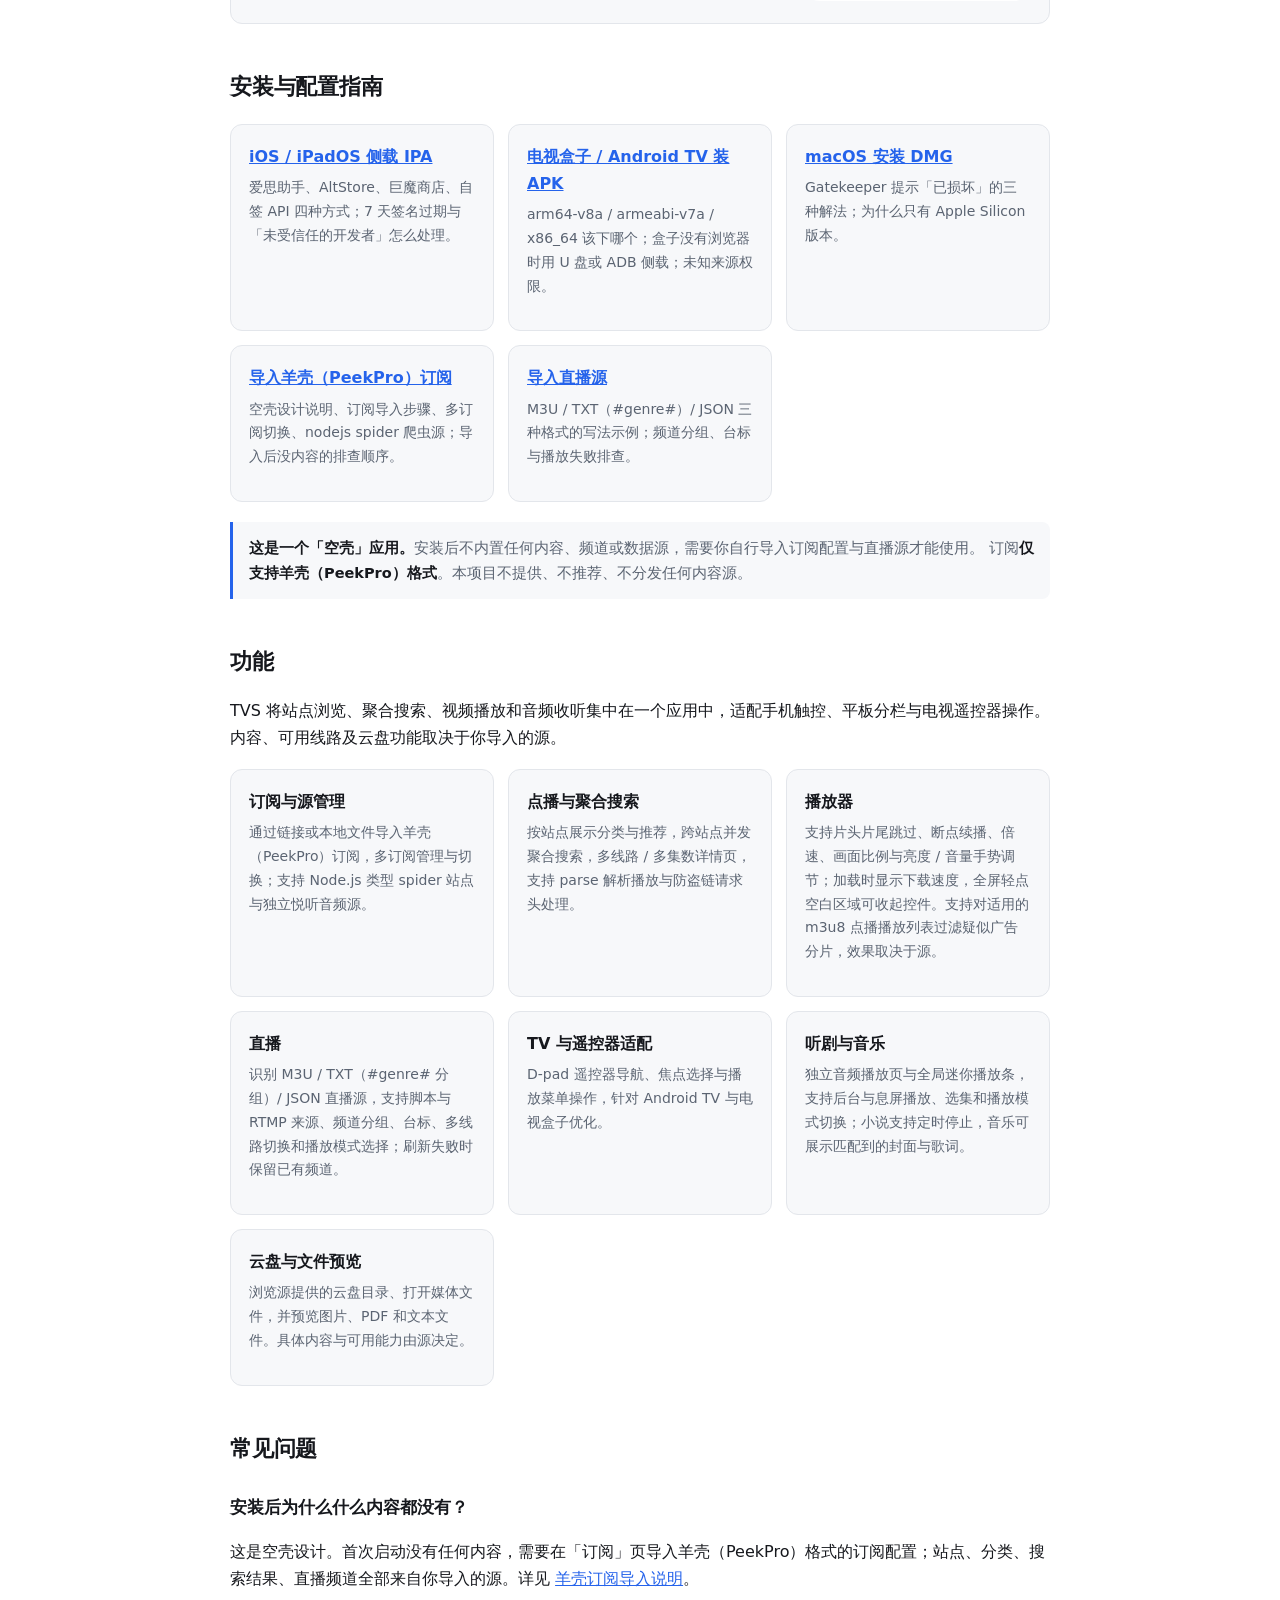
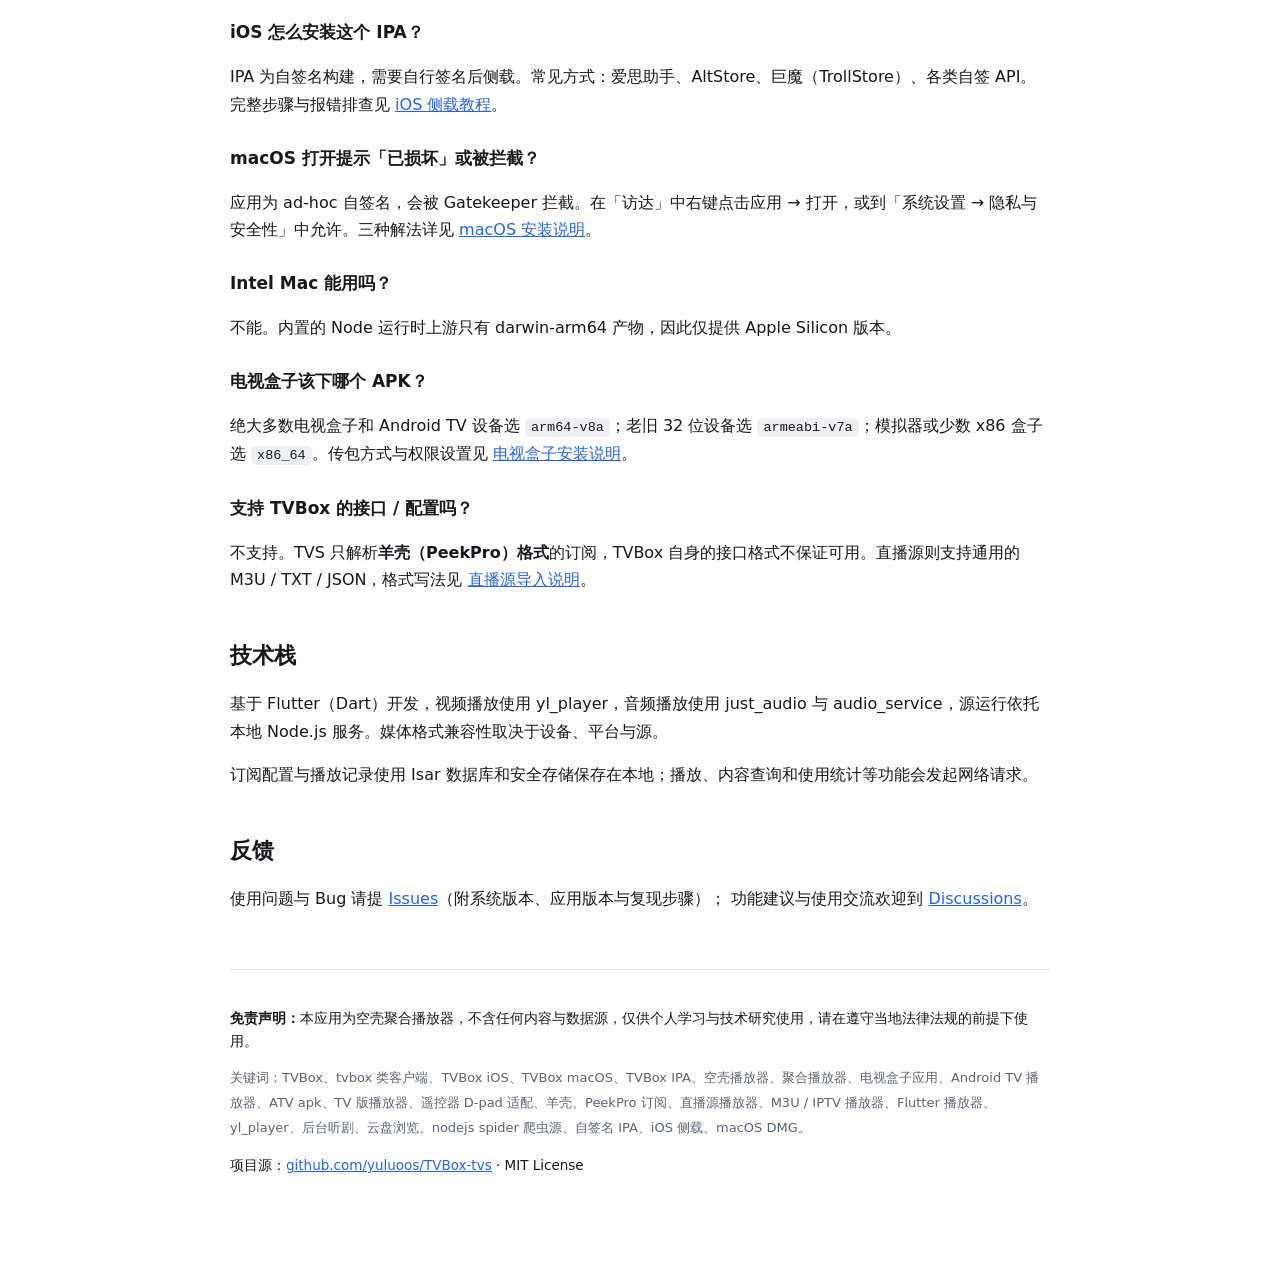
==== commit 906bb9c8: "Release TVS 1.2.9 with subtitle selection" ====
--- a/docs/index.html
+++ b/docs/index.html
@@ -29,30 +29,30 @@
 </header>
 
 <!-- BEGIN:downloads -->
-<h2 id="download">下载最新版 1.2.8</h2>
+<h2 id="download">下载最新版 1.2.9</h2>
 <p>GitHub 下载慢时可尝试第三方加速；速度因地区和运营商而异，失败可切换线路。下载后请核对 SHA-256。</p>
 <div class="grid">
   <div class="card">
     <h3>Android / Android TV / 电视盒子</h3>
-    <p><strong>Android 升级须知</strong>：因旧版 Android 签名密钥已丢失，1.2.8 改用新签名。已安装旧版的用户必须先卸载旧版，再安装新版 APK。卸载会清除本机订阅配置、播放记录和设置，请先保存订阅地址和需要保留的信息。首次安装可直接安装新版。</p>
+    <p><strong>Android 升级须知</strong>：官方 1.2.8 用户可直接覆盖安装 1.2.9，保留本地数据。1.2.7 及更早官方版本使用的旧签名密钥已丢失，升级前请先保存订阅地址和需要保留的信息，再卸载旧版、安装新版。卸载会清除本机订阅配置、播放记录和设置。</p>
     <p>绝大多数手机与盒子选 arm64-v8a；最低 Android 7.0</p>
-    <a class="btn" href="https://github.com/yuluoos/TVBox-tvs/releases/download/v1.2.8/tvs-1.2.8-arm64-v8a.apk">GitHub 下载 APK (arm64-v8a)</a><div class="alts"><a href="https://ghfast.top/https://github.com/yuluoos/TVBox-tvs/releases/download/v1.2.8/tvs-1.2.8-arm64-v8a.apk">GHFast（第三方加速）</a> · <a href="https://gh-proxy.org/https://github.com/yuluoos/TVBox-tvs/releases/download/v1.2.8/tvs-1.2.8-arm64-v8a.apk">GH-Proxy（第三方加速）</a></div><details><summary>SHA-256 校验值</summary><code style="overflow-wrap:anywhere">a87d67ebab32e25b74381be7a34def0c9b88c6332a526d9c130ce460e8ce8085</code></details>
+    <a class="btn" href="https://github.com/yuluoos/TVBox-tvs/releases/download/v1.2.9/tvs-1.2.9-arm64-v8a.apk">GitHub 下载 APK (arm64-v8a)</a><div class="alts"><a href="https://ghfast.top/https://github.com/yuluoos/TVBox-tvs/releases/download/v1.2.9/tvs-1.2.9-arm64-v8a.apk">GHFast（第三方加速）</a> · <a href="https://gh-proxy.org/https://github.com/yuluoos/TVBox-tvs/releases/download/v1.2.9/tvs-1.2.9-arm64-v8a.apk">GH-Proxy（第三方加速）</a></div><details><summary>SHA-256 校验值</summary><code style="overflow-wrap:anywhere">bbbe948c0e239d123a6c18095a10526dda62c58c934d01e7ed312960dfdd5d7a</code></details>
     <div class="alts">
       其他架构：
-      <div><a href="https://github.com/yuluoos/TVBox-tvs/releases/download/v1.2.8/tvs-1.2.8-armeabi-v7a.apk">armeabi-v7a（GitHub 原链）</a><div class="alts"><a href="https://ghfast.top/https://github.com/yuluoos/TVBox-tvs/releases/download/v1.2.8/tvs-1.2.8-armeabi-v7a.apk">GHFast（第三方加速）</a> · <a href="https://gh-proxy.org/https://github.com/yuluoos/TVBox-tvs/releases/download/v1.2.8/tvs-1.2.8-armeabi-v7a.apk">GH-Proxy（第三方加速）</a></div><details><summary>SHA-256 校验值</summary><code style="overflow-wrap:anywhere">a075fc3b48aa6f3bacb6c8378e9ad9234f1d0044ecb0abe529786ba7e1824298</code></details></div> <div><a href="https://github.com/yuluoos/TVBox-tvs/releases/download/v1.2.8/tvs-1.2.8-x86_64.apk">x86_64（GitHub 原链）</a><div class="alts"><a href="https://ghfast.top/https://github.com/yuluoos/TVBox-tvs/releases/download/v1.2.8/tvs-1.2.8-x86_64.apk">GHFast（第三方加速）</a> · <a href="https://gh-proxy.org/https://github.com/yuluoos/TVBox-tvs/releases/download/v1.2.8/tvs-1.2.8-x86_64.apk">GH-Proxy（第三方加速）</a></div><details><summary>SHA-256 校验值</summary><code style="overflow-wrap:anywhere">3024e73e86ba16db83914b37273350aa4963d55cbcc4189e30f8e552e773843a</code></details></div>
+      <div><a href="https://github.com/yuluoos/TVBox-tvs/releases/download/v1.2.9/tvs-1.2.9-armeabi-v7a.apk">armeabi-v7a（GitHub 原链）</a><div class="alts"><a href="https://ghfast.top/https://github.com/yuluoos/TVBox-tvs/releases/download/v1.2.9/tvs-1.2.9-armeabi-v7a.apk">GHFast（第三方加速）</a> · <a href="https://gh-proxy.org/https://github.com/yuluoos/TVBox-tvs/releases/download/v1.2.9/tvs-1.2.9-armeabi-v7a.apk">GH-Proxy（第三方加速）</a></div><details><summary>SHA-256 校验值</summary><code style="overflow-wrap:anywhere">aa306fe825ccc0a7721e3b5bff8c9e293d30b2d44abd960106b393ab315edc4a</code></details></div> <div><a href="https://github.com/yuluoos/TVBox-tvs/releases/download/v1.2.9/tvs-1.2.9-x86_64.apk">x86_64（GitHub 原链）</a><div class="alts"><a href="https://ghfast.top/https://github.com/yuluoos/TVBox-tvs/releases/download/v1.2.9/tvs-1.2.9-x86_64.apk">GHFast（第三方加速）</a> · <a href="https://gh-proxy.org/https://github.com/yuluoos/TVBox-tvs/releases/download/v1.2.9/tvs-1.2.9-x86_64.apk">GH-Proxy（第三方加速）</a></div><details><summary>SHA-256 校验值</summary><code style="overflow-wrap:anywhere">3211c7c1ede2eb025ed3199e6fbb2a1198069d70a4fa42aea5ce2f6337630b87</code></details></div>
     </div>
   </div>
   <div class="card">
     <h3>iOS / iPadOS</h3>
     <p>自签名 IPA，需自行签名侧载（爱思、巨魔、AltStore、自签 API）</p>
-    <a class="btn" href="https://github.com/yuluoos/TVBox-tvs/releases/download/v1.2.8/tvs-selfsign-1.2.8.ipa">GitHub 下载 IPA</a>
-<div class="alts"><a href="https://ghfast.top/https://github.com/yuluoos/TVBox-tvs/releases/download/v1.2.8/tvs-selfsign-1.2.8.ipa">GHFast（第三方加速）</a> · <a href="https://gh-proxy.org/https://github.com/yuluoos/TVBox-tvs/releases/download/v1.2.8/tvs-selfsign-1.2.8.ipa">GH-Proxy（第三方加速）</a></div><details><summary>SHA-256 校验值</summary><code style="overflow-wrap:anywhere">7b0d07ff0769875c18b72bcfc8c949438783cffe9897389dde1840935338e685</code></details>
+    <a class="btn" href="https://github.com/yuluoos/TVBox-tvs/releases/download/v1.2.9/tvs-selfsign-1.2.9.ipa">GitHub 下载 IPA</a>
+<div class="alts"><a href="https://ghfast.top/https://github.com/yuluoos/TVBox-tvs/releases/download/v1.2.9/tvs-selfsign-1.2.9.ipa">GHFast（第三方加速）</a> · <a href="https://gh-proxy.org/https://github.com/yuluoos/TVBox-tvs/releases/download/v1.2.9/tvs-selfsign-1.2.9.ipa">GH-Proxy（第三方加速）</a></div><details><summary>SHA-256 校验值</summary><code style="overflow-wrap:anywhere">0fe839206520ac735485eb855adc62e968cf7bc5cd07077efe8ad32b1682f4fd</code></details>
   </div>
   <div class="card">
     <h3>macOS（Apple Silicon）</h3>
     <p>首次打开需在「隐私与安全性」中放行；仅 arm64</p>
-    <a class="btn" href="https://github.com/yuluoos/TVBox-tvs/releases/download/v1.2.8/tvs-1.2.8.dmg">GitHub 下载 DMG</a>
-<div class="alts"><a href="https://ghfast.top/https://github.com/yuluoos/TVBox-tvs/releases/download/v1.2.8/tvs-1.2.8.dmg">GHFast（第三方加速）</a> · <a href="https://gh-proxy.org/https://github.com/yuluoos/TVBox-tvs/releases/download/v1.2.8/tvs-1.2.8.dmg">GH-Proxy（第三方加速）</a></div><details><summary>SHA-256 校验值</summary><code style="overflow-wrap:anywhere">ee14698daf0356e2bbb631fc3ed5f8b05c52ac5e84e9cb1840e0ed3d7b6c80ba</code></details>
+    <a class="btn" href="https://github.com/yuluoos/TVBox-tvs/releases/download/v1.2.9/tvs-1.2.9.dmg">GitHub 下载 DMG</a>
+<div class="alts"><a href="https://ghfast.top/https://github.com/yuluoos/TVBox-tvs/releases/download/v1.2.9/tvs-1.2.9.dmg">GHFast（第三方加速）</a> · <a href="https://gh-proxy.org/https://github.com/yuluoos/TVBox-tvs/releases/download/v1.2.9/tvs-1.2.9.dmg">GH-Proxy（第三方加速）</a></div><details><summary>SHA-256 校验值</summary><code style="overflow-wrap:anywhere">21861e552be6b4cb0a16c6e9a1f64116f18d21835a86f4b3a1614df175ea0499</code></details>
   </div>
 </div>
 <p style="font-size:14px;color:var(--muted)">本页仅展示最新版；其他版本见
